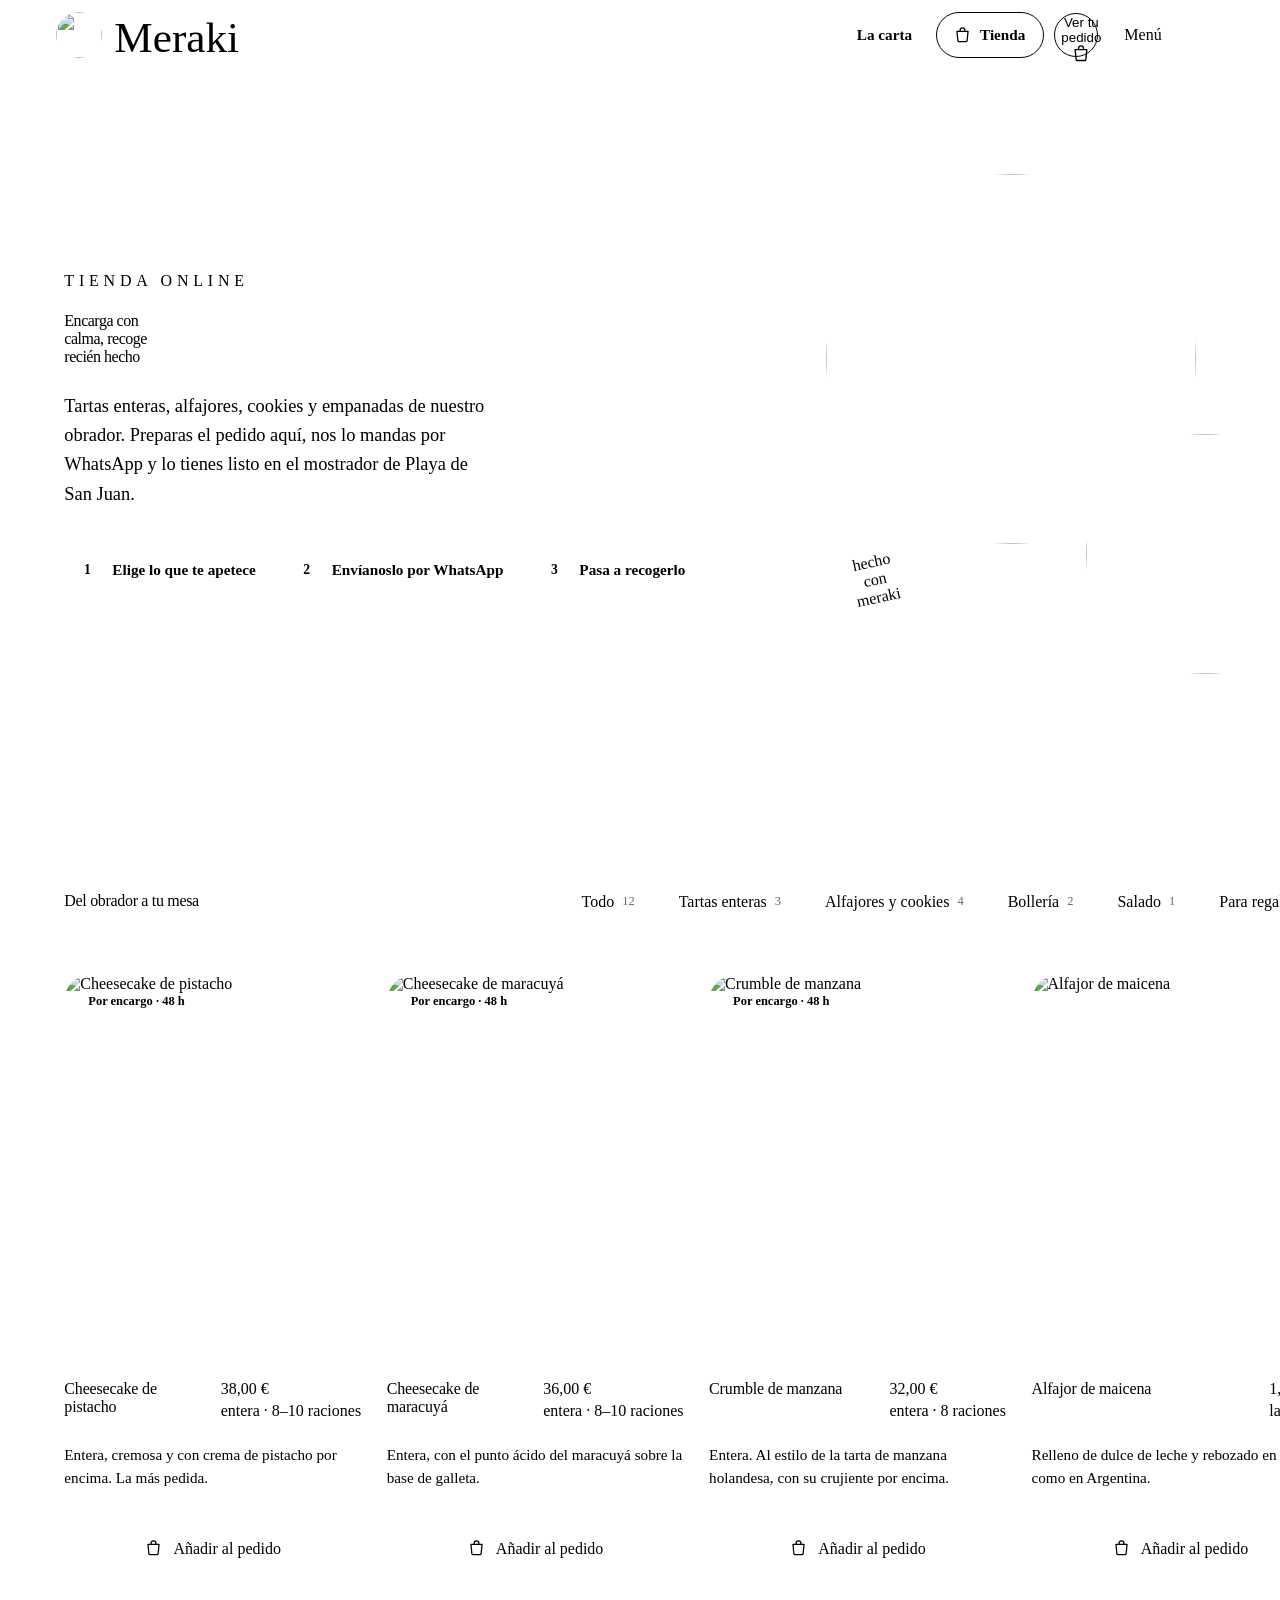
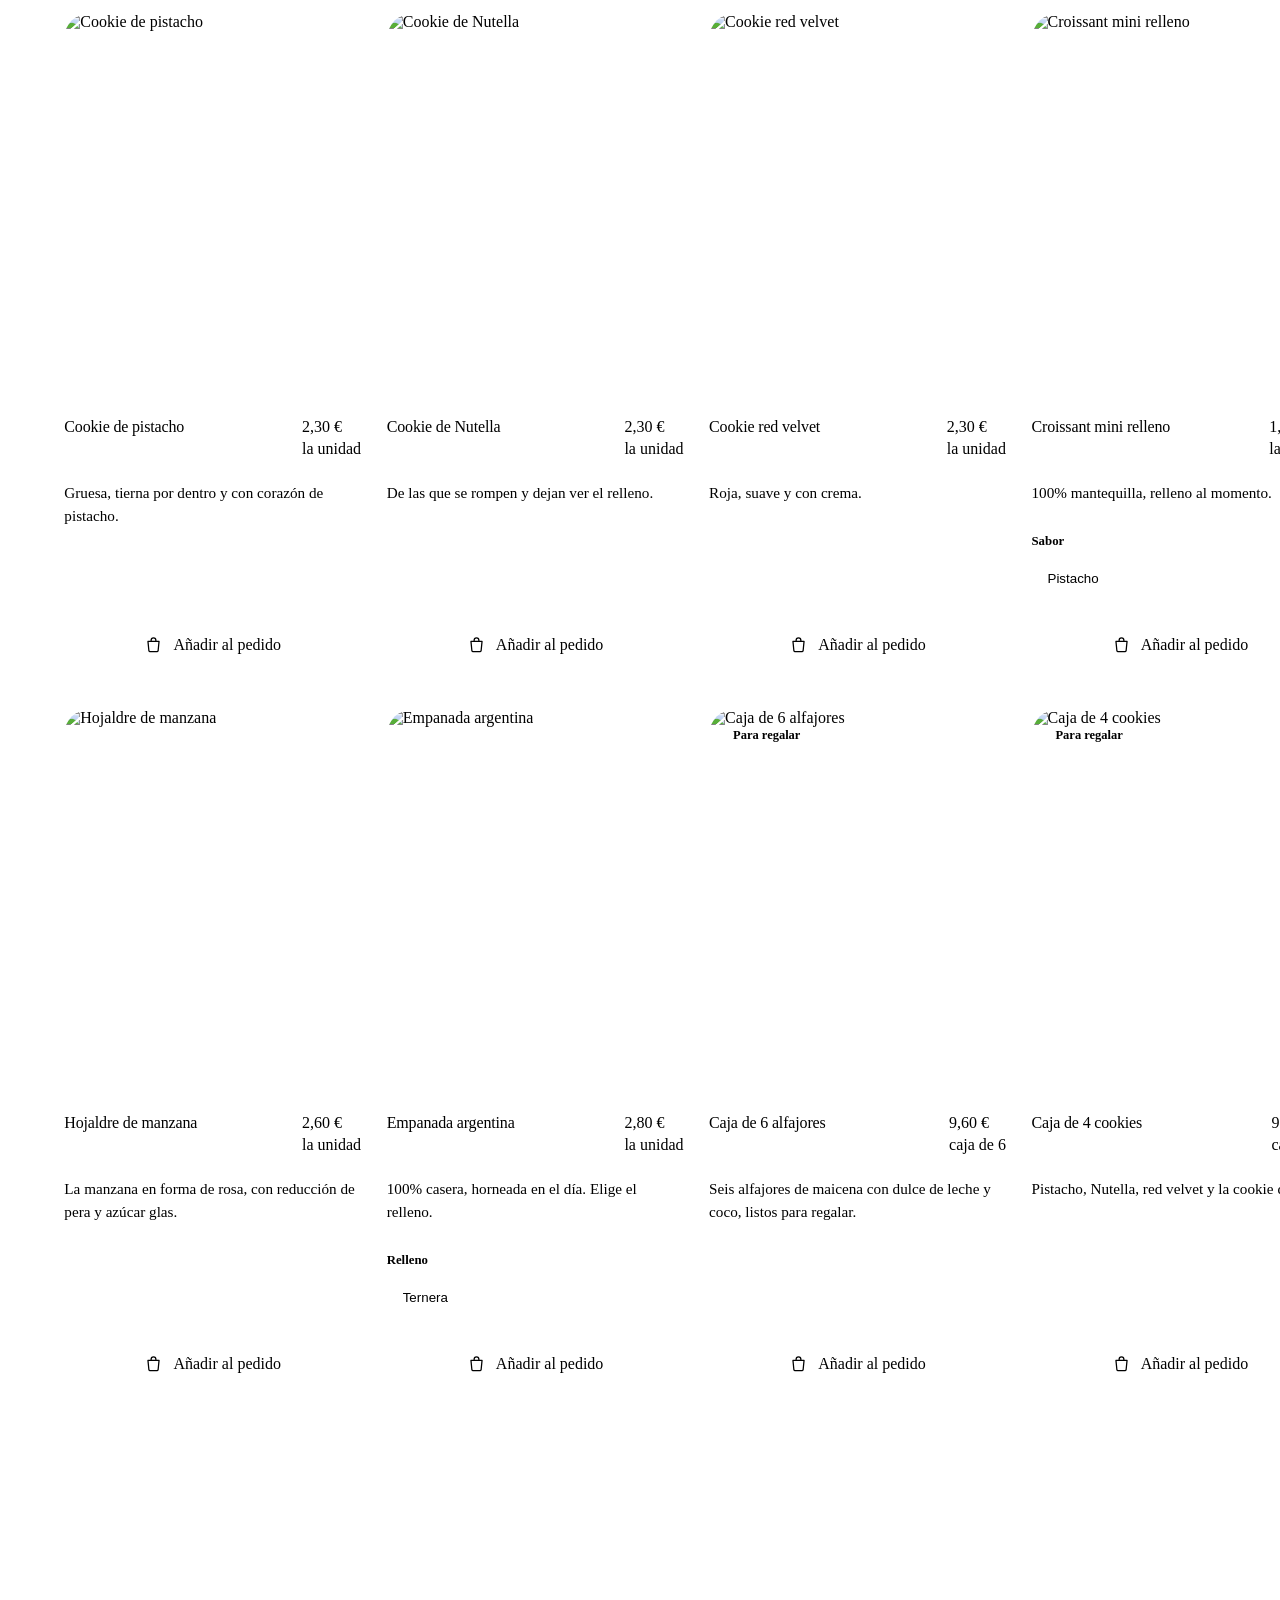
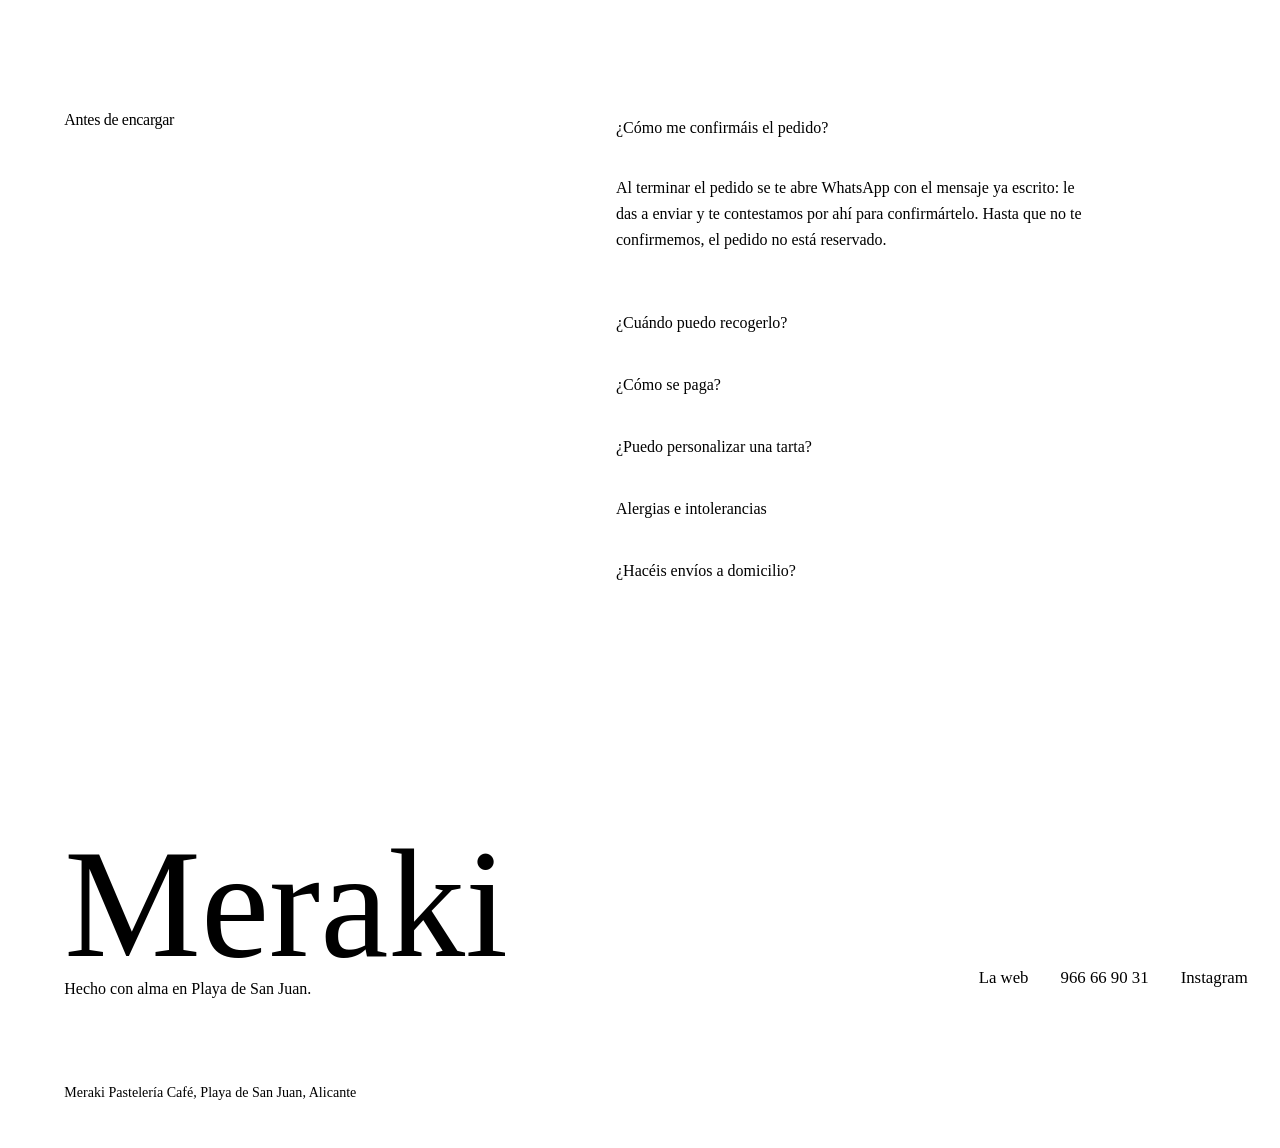
==== tienda.html @ a9e121ac "Más esencia Meraki y tienda online en página aparte - Portada: nueva sección "Qué es Meraki" con la " ====
<!doctype html>
<html lang="es">
<head>
<meta charset="utf-8">
<meta name="viewport" content="width=device-width, initial-scale=1">
<title>Tienda online | Meraki Pastelería Café</title>
<meta name="description" content="Encarga tartas, alfajores, cookies y empanadas argentinas de Meraki Pastelería Café y recógelos en Playa de San Juan, Alicante.">
<meta name="robots" content="noindex, nofollow">
<meta name="theme-color" content="#4a3428">
<meta property="og:title" content="Tienda online | Meraki Pastelería Café">
<meta property="og:description" content="Encarga online y recoge en Playa de San Juan.">
<meta property="og:type" content="website">
<meta property="og:image" content="assets/img/v-alfajores.webp">
<link rel="icon" type="image/png" href="assets/img/favicon.png">
<link rel="apple-touch-icon" href="assets/img/apple-touch-icon.png">
<link rel="preload" href="assets/fonts/besley.woff2" as="font" type="font/woff2" crossorigin>
<link rel="preload" href="assets/fonts/delafield.woff2" as="font" type="font/woff2" crossorigin>
<link rel="preload" href="assets/fonts/figtree.woff2" as="font" type="font/woff2" crossorigin>
<link rel="stylesheet" href="assets/css/style.css">
<link rel="stylesheet" href="assets/css/tienda.css">
<script>document.documentElement.classList.add("js")</script>
</head>
<body class="shop-page">
<svg width="0" height="0" style="position:absolute" aria-hidden="true" focusable="false"><symbol id="rings" viewBox="0 0 600 600"><path d="M525.9 474.0 C500.9 506.3 463.8 535.2 426.8 552.6 C389.7 570.0 344.5 578.5 303.8 578.5 C263.1 578.4 219.6 568.8 182.5 552.5 C145.4 536.3 108.4 511.1 81.3 481.1 C54.2 451.1 30.7 411.4 19.8 372.4 C8.9 333.3 7.5 286.6 16.0 246.9 C24.5 207.2 45.2 165.8 70.6 133.9 C96.0 102.1 131.9 73.9 168.5 55.8 C205.1 37.8 249.4 26.5 290.1 25.6 C330.9 24.7 375.9 33.6 413.0 50.2 C450.0 66.8 486.2 94.4 512.5 125.1 C538.7 155.8 559.8 195.6 570.5 234.6 C581.2 273.5 584.1 318.9 576.7 358.8 C569.2 398.7 550.9 441.7 525.9 474.0" vector-effect="non-scaling-stroke"/><path d="M224.4 570.3 C184.4 558.6 143.8 537.0 112.6 509.9 C81.4 482.9 53.4 446.0 37.1 408.3 C20.8 370.6 12.6 324.8 14.6 283.8 C16.7 242.7 29.5 198.1 49.4 161.8 C69.3 125.4 100.0 90.0 134.0 65.6 C168.0 41.2 211.9 22.3 253.3 15.4 C294.8 8.6 342.6 12.3 382.5 24.5 C422.4 36.7 462.3 61.0 492.7 88.8 C523.2 116.6 549.0 153.6 565.4 191.2 C581.7 228.8 591.7 273.1 590.7 314.2 C589.8 355.3 579.3 401.3 559.7 437.9 C540.1 474.6 507.9 510.5 473.3 534.2 C438.7 557.9 393.7 574.1 352.2 580.1 C310.7 586.1 264.3 582.0 224.4 570.3" vector-effect="non-scaling-stroke"/><path d="M3.2 328.2 C-1.5 286.2 4.1 237.7 19.3 198.2 C34.6 158.6 63.2 119.2 94.8 90.9 C126.5 62.6 168.7 40.8 209.2 28.6 C249.8 16.4 296.1 12.5 338.1 17.5 C380.1 22.5 425.2 36.5 461.4 58.6 C497.6 80.6 532.9 113.7 555.5 149.6 C578.1 185.5 593.2 231.6 596.8 273.8 C600.4 315.9 592.6 363.2 577.2 402.5 C561.7 441.9 534.9 481.0 504.0 509.9 C473.1 538.9 432.1 563.3 391.7 576.2 C351.3 589.1 303.5 593.1 261.5 587.5 C219.5 581.8 175.1 564.9 139.5 542.1 C103.9 519.2 70.4 486.1 47.7 450.5 C25.0 414.8 7.9 370.3 3.2 328.2" vector-effect="non-scaling-stroke"/></symbol><symbol id="arrow" viewBox="0 0 24 24"><path d="M4 12h15m-6-6 6 6-6 6" fill="none" stroke="currentColor" stroke-width="1.6" stroke-linecap="round" stroke-linejoin="round"/></symbol><symbol id="bag" viewBox="0 0 24 24"><path d="M5 8h14l-1.2 12.2a1 1 0 0 1-1 .8H7.2a1 1 0 0 1-1-.8zM9 8V6.5a3 3 0 0 1 6 0V8" fill="none" stroke="currentColor" stroke-width="1.6" stroke-linecap="round" stroke-linejoin="round"/></symbol><symbol id="close" viewBox="0 0 24 24"><path d="M6 6l12 12M18 6 6 18" fill="none" stroke="currentColor" stroke-width="1.6" stroke-linecap="round"/></symbol><symbol id="chat" viewBox="0 0 24 24"><path d="M12 3.5a8.5 8.5 0 0 0-7.4 12.7L3.5 20.5l4.4-1.1A8.5 8.5 0 1 0 12 3.5z" fill="none" stroke="currentColor" stroke-width="1.6" stroke-linejoin="round"/><path d="M8.5 10.5h7M8.5 13.5h4.5" fill="none" stroke="currentColor" stroke-width="1.6" stroke-linecap="round"/></symbol><symbol id="check" viewBox="0 0 24 24"><path d="m5 12.5 4.5 4.5L19 7.5" fill="none" stroke="currentColor" stroke-width="1.8" stroke-linecap="round" stroke-linejoin="round"/></symbol></svg>
<a class="skip" href="#catalogo">Saltar al catálogo</a>

<header class="nav is-solid" id="nav">
  <div class="nav__bar">
    <a class="brand" href="index.html" aria-label="Meraki Pastelería Café, inicio">
      <img class="brand__disc" src="assets/img/logo.png" width="360" height="360" alt="">
      <span class="brand__name">Meraki</span>
    </a>
    <div class="nav__right">
      <a class="nav__link" href="index.html#carta">La carta</a>
      <a class="nav__pill nav__shop" href="tienda.html" aria-current="page"><svg aria-hidden="true"><use href="#bag"/></svg><span>Tienda</span></a>
      <button class="bagbtn" type="button" aria-controls="cart" aria-expanded="false" data-open-cart>
        <span class="visually-hidden">Ver tu pedido</span>
        <svg aria-hidden="true"><use href="#bag"/></svg>
        <span class="bagbtn__n" data-cart-count>0</span>
      </button>
      <button class="burger" type="button" aria-expanded="false" aria-controls="menu">
        <span class="burger__label">Menú</span>
        <span class="burger__lines" aria-hidden="true"><i></i><i></i></span>
      </button>
    </div>
  </div>
</header>

<div class="menu" id="menu" aria-hidden="true">
  <div class="menu__inner">
    <nav class="menu__nav" aria-label="Principal"><ul><li><a href="index.html"><span>Inicio</span></a></li><li><a href="index.html#meraki"><span>Qué es Meraki</span></a></li><li><a href="index.html#vitrina"><span>La vitrina</span></a></li><li><a href="index.html#carta"><span>La carta</span></a></li><li><a href="index.html#opiniones"><span>Opiniones</span></a></li><li><a href="index.html#visitanos"><span>Visítanos</span></a></li><li class="menu__shop"><a href="tienda.html" aria-current="page"><span>Tienda online</span></a></li></ul></nav>
    <aside class="menu__side">
      <div class="menu__block"><p class="menu__k">Dónde</p><p>Carrer Periodista Asunción Valdés, 7<br>03540 Playa de San Juan, Alicante</p></div>
      <div class="menu__block"><p class="menu__k">Horario</p><p>Lunes de 8:00 a 14:00<br>Martes a viernes de 8:00 a 20:00<br>Sábado y domingo de 9:00 a 20:00</p></div>
      <div class="menu__block menu__social"><a href="tel:+34966669031">966 66 90 31</a><a href="https://www.instagram.com/merakipasteleriacafe/" target="_blank" rel="noopener">Instagram</a><a href="https://www.tiktok.com/@merakipasteleriacafe" target="_blank" rel="noopener">TikTok</a></div>
    </aside>
    <img class="menu__logo" src="assets/img/logo.png" width="360" height="360" alt="" loading="lazy">
  </div>
</div>

<main id="top">
<!-- ============ CABECERA ============ -->
<section class="shero" aria-labelledby="shero-title">
  <div class="wrap shero__grid">
    <div class="shero__text">
      <p class="shero__kicker">Tienda online</p>
      <h1 class="shero__title" id="shero-title">Encarga con calma, <em>recoge recién hecho</em></h1>
      <p class="shero__lead">Tartas enteras, alfajores, cookies y empanadas de nuestro obrador. Preparas el pedido aquí, nos lo mandas por WhatsApp y lo tienes listo en el mostrador de Playa de San Juan.</p>
      <ol class="steps">
        <li><span class="steps__n">1</span><span>Elige lo que te apetece</span></li>
        <li><span class="steps__n">2</span><span>Envíanoslo por WhatsApp</span></li>
        <li><span class="steps__n">3</span><span>Pasa a recogerlo</span></li>
      </ol>
    </div>
    <div class="shero__pic" aria-hidden="true">
      <div class="disc shero__a"><img src="assets/img/cheesecake-pistacho.webp" width="382" height="510" alt=""></div>
      <div class="disc shero__b"><img src="assets/img/v-alfajores.webp" width="720" height="1280" alt=""></div>
      <svg class="rings spin" viewBox="0 0 600 600" focusable="false"><use href="#rings"/></svg>
      <p class="shero__stamp">hecho<br>con<br>meraki</p>
    </div>
  </div>
</section>

<!-- ============ CATÁLOGO ============ -->
<section class="catalogo" id="catalogo" aria-labelledby="cat-title">
  <div class="wrap">
    <div class="cat__head">
      <h2 class="cat__title" id="cat-title">Del obrador a tu mesa</h2>
      <div class="chips" role="group" aria-label="Filtrar por categoría" data-filters></div>
    </div>
    <noscript><p class="cat__noscript">Para hacer un pedido online necesitas activar JavaScript. También puedes llamarnos al <a href="tel:+34966669031">966 66 90 31</a>.</p></noscript>
    <ul class="grid" data-grid aria-live="polite"></ul>
  </div>
</section>

<!-- ============ CÓMO FUNCIONA ============ -->
<section class="faq" aria-labelledby="faq-title">
  <div class="wrap faq__grid">
    <h2 class="faq__title" id="faq-title">Antes de encargar</h2>
    <div class="faq__list">
      <details open><summary>¿Cómo me confirmáis el pedido?</summary><p>Al terminar el pedido se te abre WhatsApp con el mensaje ya escrito: le das a enviar y te contestamos por ahí para confirmártelo. Hasta que no te confirmemos, el pedido no está reservado.</p></details>
      <details><summary>¿Cuándo puedo recogerlo?</summary><p>Lo de la vitrina, desde el día siguiente. Las tartas enteras las hacemos por encargo, así que necesitamos 48 horas. Eliges la hora dentro de nuestro horario.</p></details>
      <details><summary>¿Cómo se paga?</summary><p>Pagas al recoger, en el mostrador, con tarjeta o efectivo.</p></details>
      <details><summary>¿Puedo personalizar una tarta?</summary><p>Sí. Escríbenos en las notas del pedido el mensaje o la idea que tengas y te llamamos para confirmarlo.</p></details>
      <details><summary>Alergias e intolerancias</summary><p>Muchos de nuestros dulces llevan gluten, lácteos, huevo o frutos secos. Si tienes alguna alergia, avísanos en las notas o llámanos al <a href="tel:+34966669031">966 66 90 31</a>.</p></details>
      <details><summary>¿Hacéis envíos a domicilio?</summary><p>De momento no: todo se recoge en Carrer Periodista Asunción Valdés, 7, en Playa de San Juan.</p></details>
    </div>
  </div>
</section>
</main>

<!-- ============ PEDIDO (CARRITO) ============ -->
<div class="scrim" data-close-cart hidden></div>
<aside class="cart" id="cart" role="dialog" aria-modal="true" aria-labelledby="cart-title" aria-hidden="true">
  <header class="cart__head">
    <h2 class="cart__title" id="cart-title" data-cart-title>Tu pedido</h2>
    <button class="cart__x" type="button" data-close-cart><span class="visually-hidden">Cerrar</span><svg aria-hidden="true"><use href="#close"/></svg></button>
  </header>

  <!-- Paso 1: lista -->
  <div class="cart__step" data-step="list">
    <div class="cart__empty" data-empty>
      <svg class="rings" viewBox="0 0 600 600" aria-hidden="true" focusable="false"><use href="#rings"/></svg>
      <p class="cart__emptyt">Aún no hay nada aquí</p>
      <p>Echa un vistazo al catálogo y añade lo que te apetezca.</p>
    </div>
    <ul class="lines" data-lines></ul>
    <footer class="cart__foot" data-foot>
      <p class="cart__note" data-lead-note></p>
      <div class="cart__total"><span>Total</span><strong data-total>0,00 €</strong></div>
      <button class="btn btn--dark cart__go" type="button" data-to-checkout><span>Elegir día y hora</span></button>
    </footer>
  </div>

  <!-- Paso 2: datos de recogida -->
  <form class="cart__step checkout" data-step="checkout" hidden novalidate>
    <button class="checkout__back" type="button" data-to-list><svg aria-hidden="true"><use href="#arrow"/></svg>Volver al pedido</button>
    <div class="field">
      <label for="f-name">Nombre</label>
      <input id="f-name" name="name" autocomplete="name" required>
      <p class="field__err" data-err="name">Dinos a nombre de quién va el pedido.</p>
    </div>
    <div class="field">
      <label for="f-tel">Teléfono</label>
      <input id="f-tel" name="tel" type="tel" autocomplete="tel" inputmode="tel" required pattern="[0-9 +]{9,}">
      <p class="field__err" data-err="tel">Necesitamos un teléfono para avisarte.</p>
    </div>
    <div class="field__row">
      <div class="field">
        <label for="f-day">Día de recogida</label>
        <input id="f-day" name="day" type="date" required>
        <p class="field__err" data-err="day">Elige un día.</p>
      </div>
      <div class="field">
        <label for="f-time">Hora</label>
        <select id="f-time" name="time" required></select>
        <p class="field__err" data-err="time">Elige una hora.</p>
      </div>
    </div>
    <p class="field__hint" data-day-hint></p>
    <div class="field">
      <label for="f-notes">Notas <span>(opcional)</span></label>
      <textarea id="f-notes" name="notes" rows="3" placeholder="Un mensaje para la tarta, alergias, el sabor de las empanadas…"></textarea>
    </div>
    <div class="checkout__sum">
      <div class="cart__total"><span>Total</span><strong data-total>0,00 €</strong></div>
      <p class="checkout__pay">Pagas al recoger, con tarjeta o efectivo.</p>
    </div>
    <button class="btn btn--dark cart__go" type="submit"><span>Continuar</span></button>
  </form>

  <!-- Paso 3: enviar por WhatsApp -->
  <div class="cart__step done" data-step="done" hidden>
    <div class="done__badge" aria-hidden="true"><svg class="done__i-chat"><use href="#chat"/></svg><svg class="done__i-ok"><use href="#check"/></svg></div>
    <p class="done__title" data-done-title>Último paso</p>
    <p class="done__when" data-done-text aria-live="polite"></p>
    <div class="bubble">
      <p class="bubble__k">Tu mensaje</p>
      <p class="bubble__text" data-preview></p>
    </div>
    <a class="btn btn--dark cart__go done__wa" href="#" target="_blank" rel="noopener" data-wa><svg aria-hidden="true"><use href="#chat"/></svg><span>Enviar por WhatsApp</span></a>
    <p class="done__demo" data-demo hidden>Versión de demostración: falta poner el número de WhatsApp de la pastelería, así que no se abre WhatsApp.</p>
    <button class="btn btn--line cart__go" type="button" data-close-cart data-done-close><span>Seguir mirando</span></button>
  </div>
</aside>

<!-- Barra fija en móvil -->
<button class="mbar" type="button" data-open-cart hidden>
  <span class="mbar__n" data-cart-count>0</span>
  <span class="mbar__t">Ver mi pedido</span>
  <span class="mbar__p" data-total>0,00 €</span>
</button>

<p class="toast" role="status" aria-live="polite" data-toast></p>

<!-- ============ FOOTER ============ -->
<footer class="foot">
  <div class="wrap foot__in">
    <div class="foot__brand"><p class="foot__word" aria-hidden="true">Meraki</p><p class="foot__tag">Hecho con alma en Playa de San Juan.</p></div>
    <nav class="foot__links" aria-label="Contacto y redes">
      <a href="index.html">La web</a>
      <a href="tel:+34966669031">966 66 90 31</a>
      <a href="https://www.instagram.com/merakipasteleriacafe/" target="_blank" rel="noopener">Instagram</a>
      <a href="https://www.tiktok.com/@merakipasteleriacafe" target="_blank" rel="noopener">TikTok</a>
    </nav>
  </div>
  <div class="wrap foot__base"><p>Meraki Pastelería Café, Playa de San Juan, Alicante</p></div>
</footer>

<script src="assets/js/tienda.js" defer></script>
</body>
</html>
---- assets/css/style.css ----
/* Meraki Pastelería Café — estilos. Paleta sacada del logo (disco rosa, anillos frambuesa, tinta) y de las historias de Instagram. */
@import url("./tokens.css");
@import url("./base.css");

@font-face { font-family: "Besley"; src: url("../fonts/besley.woff2") format("woff2"); font-weight: 400 700; font-style: normal; font-display: swap; }
@font-face { font-family: "Figtree"; src: url("../fonts/figtree.woff2") format("woff2"); font-weight: 300 700; font-style: normal; font-display: swap; }
@font-face { font-family: "Mrs Saint Delafield"; src: url("../fonts/delafield.woff2") format("woff2"); font-weight: 400; font-style: normal; font-display: swap; }

:root {
  --wrap: 1360px;
  --pad: clamp(20px, 4.4vw, 64px);
  --sec: clamp(96px, 12vw, 176px);
  --shadow-soft: 0 30px 70px -20px color-mix(in oklab, var(--color-ink) 38%, transparent);
  --ease-soft: cubic-bezier(0.22, 1, 0.36, 1);
}

html { scroll-behavior: smooth; }
body { font-weight: 400; background: var(--color-paper); }
.wrap { width: 100%; max-width: var(--wrap); margin-inline: auto; padding-inline: var(--pad); }
.skip { position: fixed; left: 16px; top: -80px; z-index: 999; background: var(--color-ink); color: var(--color-paper); padding: 12px 22px; border-radius: 999px; text-decoration: none; }
.skip:focus-visible { top: 16px; }
:focus-visible { outline: 2px solid var(--color-focus); outline-offset: 3px; }

/* ---------- Piezas comunes ---------- */
.h2 { font: 500 clamp(2.4rem, 4.6vw, 4.6rem)/1.02 var(--font-display); letter-spacing: -0.02em; }

.btn { position: relative; isolation: isolate; overflow: hidden; display: inline-flex; align-items: center; justify-content: center; min-height: 56px; padding: 0 32px; border-radius: 999px; font: 600 1rem/1 var(--font-body); text-decoration: none; cursor: pointer; transition: color 0.45s var(--ease-soft), border-color 0.45s var(--ease-soft); }
.btn::before { content: ""; position: absolute; inset: -1px; z-index: -1; border-radius: inherit; transform: translateY(102%); transition: transform 0.55s var(--ease-soft); }
.btn:hover::before, .btn:focus-visible::before { transform: none; }
.btn:active { transform: translateY(1px); }
.btn span { position: relative; }
.btn--light { background: var(--color-paper); color: var(--color-ink); }
.btn--light::before { background: var(--color-frambuesa); }
.btn--light:hover { color: var(--color-paper); }
.btn--ghost { color: var(--color-paper); border: 1.5px solid color-mix(in oklab, var(--color-paper) 70%, transparent); }
.btn--ghost::before { background: var(--color-paper); }
.btn--ghost:hover { color: var(--color-ink); border-color: var(--color-paper); }
.btn--dark { background: var(--color-frambuesa); color: var(--color-paper); }
.btn--dark::before { background: var(--color-ink); }
.btn--line { color: var(--color-ink); border: 1.5px solid var(--color-ink); }
.btn--line::before { background: var(--color-ink); }
.btn--line:hover { color: var(--color-paper); }

.disc { position: relative; aspect-ratio: 1; border-radius: 50%; overflow: hidden; background: var(--color-paper-2); isolation: isolate; }
.disc img, .disc iframe { width: 100%; height: 100%; object-fit: cover; border: 0; }
.rings { position: absolute; fill: none; stroke: var(--ring, var(--color-ring)); stroke-width: 1.6; stroke-linecap: round; overflow: visible; pointer-events: none; }
.spin { animation: spin 60s linear infinite; }
.spin-slow { animation: spin 90s linear infinite; }
@keyframes spin { to { transform: rotate(360deg); } }

/* ---------- Nav ---------- */
.nav { position: fixed; inset: 0 0 auto; z-index: 300; color: var(--color-paper); transition: color 0.4s var(--ease-soft), background-color 0.4s var(--ease-soft), box-shadow 0.4s var(--ease-soft); }
.nav__bar { display: flex; align-items: center; justify-content: space-between; gap: 16px; height: 84px; padding-inline: var(--pad); max-width: 1600px; margin-inline: auto; transition: height 0.4s var(--ease-soft); }
.nav.is-solid { color: var(--color-ink); background: color-mix(in oklab, var(--color-paper) 88%, transparent); backdrop-filter: blur(14px) saturate(1.2); -webkit-backdrop-filter: blur(14px) saturate(1.2); box-shadow: 0 1px 0 color-mix(in oklab, var(--color-ink) 10%, transparent); }
.nav.is-solid .nav__bar { height: 70px; }
html.menu-open .nav { color: var(--color-paper); background: transparent; box-shadow: none; backdrop-filter: none; -webkit-backdrop-filter: none; }
.brand { display: inline-flex; align-items: center; gap: 12px; text-decoration: none; color: inherit; }
.brand__disc { width: 46px; height: 46px; border-radius: 50%; transition: transform 0.8s var(--ease-soft); }
.brand:hover .brand__disc { transform: rotate(-20deg) scale(1.06); }
.brand__name { font-family: var(--font-outlier); font-size: 2.7rem; line-height: 0.8; padding-top: 0.14em; }
.nav__right { display: flex; align-items: center; gap: 10px; }
.nav__pill { display: inline-flex; align-items: center; height: 44px; padding: 0 22px; border-radius: 999px; border: 1.5px solid currentColor; color: inherit; text-decoration: none; font-weight: 600; font-size: 0.95rem; transition: background-color 0.35s var(--ease-soft), color 0.35s var(--ease-soft); }
.nav__pill:hover { background: var(--color-paper); color: var(--color-ink); }
.nav.is-solid .nav__pill:hover { background: var(--color-ink); color: var(--color-paper); }
html.menu-open .nav__pill, html.menu-open .nav__link { opacity: 0; pointer-events: none; }
.nav__link { display: inline-flex; align-items: center; height: 44px; padding: 0 14px; color: inherit; text-decoration: none; font-weight: 600; font-size: 0.95rem; background: linear-gradient(currentColor, currentColor) center calc(100% - 10px) / 0 1.5px no-repeat; transition: background-size 0.4s var(--ease-soft); }
.nav__link:hover { background-size: calc(100% - 28px) 1.5px; }
.nav__link[aria-current="page"] { background-size: calc(100% - 28px) 1.5px; }
.nav__shop { gap: 8px; padding: 0 18px 0 16px; }
.nav__shop svg { width: 19px; height: 19px; margin-top: -2px; }
.nav__shop[aria-current="page"] { background: var(--color-frambuesa); border-color: var(--color-frambuesa); color: var(--color-paper); }
.nav__count { display: inline-grid; place-items: center; min-width: 22px; height: 22px; padding: 0 6px; margin-right: -6px; border-radius: 999px; background: var(--color-frambuesa); color: var(--color-paper); font-size: 0.75rem; font-weight: 700; font-variant-numeric: tabular-nums; }
.nav__count[hidden] { display: none; }
.nav__shop[aria-current="page"] .nav__count { background: var(--color-paper); color: var(--color-frambuesa); }
.nav__count.is-bump { animation: bump 0.5s var(--ease-soft); }
@keyframes bump { 40% { transform: scale(1.35); } }
.burger { display: inline-flex; align-items: center; gap: 12px; height: 44px; padding: 0 6px 0 16px; border: 0; background: none; color: inherit; font: 600 0.95rem/1 var(--font-body); cursor: pointer; }
.burger__lines { position: relative; width: 44px; height: 44px; border-radius: 50%; background: var(--color-frambuesa); }
.burger__lines i { position: absolute; left: 13px; right: 13px; height: 1.6px; background: var(--color-paper); border-radius: 2px; transition: transform 0.5s var(--ease-soft); }
.burger__lines i:first-child { top: 18px; }
.burger__lines i:last-child { top: 25px; }
.burger:hover .burger__lines i:first-child { transform: translateX(-3px); }
.burger:hover .burger__lines i:last-child { transform: translateX(3px); }
html.menu-open .burger__lines { background: var(--color-paper); }
html.menu-open .burger__lines i { background: var(--color-frambuesa); }
html.menu-open .burger__lines i:first-child { transform: translateY(3.5px) rotate(45deg); }
html.menu-open .burger__lines i:last-child { transform: translateY(-3.5px) rotate(-45deg); }

/* Menú a pantalla completa: se abre como un círculo desde el botón */
.menu { position: fixed; inset: 0; z-index: 250; background: var(--color-frambuesa); color: var(--color-paper); clip-path: circle(0% at calc(100% - var(--pad) - 28px) 42px); visibility: hidden; transition: clip-path 0.9s cubic-bezier(0.76, 0, 0.24, 1), visibility 0s linear 0.9s; overflow: hidden auto; }
html.menu-open .menu { clip-path: circle(150% at calc(100% - var(--pad) - 28px) 42px); visibility: visible; transition: clip-path 0.9s cubic-bezier(0.76, 0, 0.24, 1), visibility 0s; }
.menu__inner { min-height: 100%; display: grid; grid-template-columns: minmax(0, 1.4fr) minmax(0, 1fr); align-items: end; gap: 48px; padding: 120px var(--pad) 56px; max-width: 1600px; margin-inline: auto; position: relative; }
.menu__nav ul { list-style: none; margin: 0; padding: 0; }
.menu__nav li { overflow: hidden; }
.menu__nav a { display: inline-block; font: 500 clamp(2.4rem, 6.4vw, 5.8rem)/1.06 var(--font-display); letter-spacing: -0.02em; text-decoration: none; color: inherit; padding-block: 2px; }
.menu__nav a span { display: inline-block; transform: translateY(110%); transition: transform 0.8s var(--ease-soft), color 0.3s; }
html.menu-open .menu__nav a span { transform: none; }
.menu__nav li:nth-child(1) a span { transition-delay: 0.25s; }
.menu__nav li:nth-child(2) a span { transition-delay: 0.3s; }
.menu__nav li:nth-child(3) a span { transition-delay: 0.35s; }
.menu__nav li:nth-child(4) a span { transition-delay: 0.4s; }
.menu__nav li:nth-child(5) a span { transition-delay: 0.45s; }
.menu__nav li:nth-child(6) a span { transition-delay: 0.5s; }
.menu__nav li:nth-child(7) a span { transition-delay: 0.55s; }
.menu__shop { margin-top: 10px; }
.menu__shop a { font-family: var(--font-outlier); font-size: clamp(3rem, 7.4vw, 6.4rem); line-height: 1; color: var(--color-rosapalo); }
.menu__nav a:hover span { color: var(--color-rosapalo); transform: translateX(14px); transition-delay: 0s; }
.menu__side { display: grid; gap: 30px; padding-bottom: 12px; opacity: 0; transform: translateY(20px); transition: opacity 0.6s, transform 0.8s var(--ease-soft); }
html.menu-open .menu__side { opacity: 1; transform: none; transition-delay: 0.5s; }
.menu__k { font: 600 0.75rem/1 var(--font-body); letter-spacing: 0.24em; text-transform: uppercase; color: var(--color-rosapalo); margin-bottom: 10px; }
.menu__block p:not(.menu__k) { font-size: 1.05rem; line-height: 1.6; }
.menu__social { display: flex; flex-wrap: wrap; gap: 10px 22px; }
.menu__social a { color: inherit; font-weight: 600; text-underline-offset: 0.3em; }
.menu__logo { position: absolute; right: -6vw; top: -8vw; width: min(36vw, 460px); height: auto; border-radius: 50%; opacity: 0.16; animation: spin 50s linear infinite; pointer-events: none; }

/* ---------- Hero ---------- */
.hero { position: relative; height: 100svh; min-height: 620px; overflow: hidden; background: var(--color-cacao); color: var(--color-paper); }
.hero__media { position: absolute; inset: 0; display: grid; grid-template-columns: repeat(3, minmax(0, 1fr)); gap: 6px; background: var(--color-paper); }
.hero__panel { position: relative; overflow: hidden; background: var(--color-cacao); }
.hero__panel video { position: absolute; inset: -6% 0; width: 100%; height: 112%; object-fit: cover; }
.hero__shade { position: absolute; inset: 0; pointer-events: none;
  background:
    radial-gradient(62% 52% at 50% 52%, color-mix(in oklab, var(--color-ink) 60%, transparent), transparent 75%),
    linear-gradient(to bottom, color-mix(in oklab, var(--color-ink) 50%, transparent), transparent 22%, transparent 62%, color-mix(in oklab, var(--color-cacao) 85%, transparent)); }
.hero__content { position: absolute; inset: 0; display: grid; place-content: center; justify-items: center; text-align: center; padding: 90px var(--pad) 110px; }
.hero__kicker { display: flex; align-items: center; gap: 16px; font: 600 0.8rem/1 var(--font-body); letter-spacing: 0.38em; text-transform: uppercase; }
.hero__kicker .amp { font-family: var(--font-outlier); font-size: 2.4rem; letter-spacing: 0; text-transform: none; line-height: 0.5; color: var(--color-rosapalo); }
.hero__word { margin: 0; line-height: 0.82; }
.hero__script { display: block; font-family: var(--font-outlier); font-weight: 400; font-size: clamp(7.5rem, 24vw, 23rem); line-height: 0.92; padding: 0.06em 0.22em 0.02em; color: var(--color-paper); text-shadow: 0 14px 60px color-mix(in oklab, var(--color-ink) 45%, transparent); }
.hero__lead { font: 400 clamp(1.15rem, 1.5vw, 1.5rem)/1.4 var(--font-display); max-width: 30ch; text-wrap: balance; }
.hero__actions { display: flex; flex-wrap: wrap; justify-content: center; gap: 12px; margin-top: 34px; }
.js:not(.is-ready) .hero__content > * { opacity: 0; }

/* ---------- Qué es Meraki ---------- */
.meraki { position: relative; overflow: hidden; background: var(--color-crema); padding-block: clamp(110px, 14vw, 200px); --ring: var(--color-frambuesa); }
.meraki__in { position: relative; z-index: 1; display: grid; justify-items: center; text-align: center; }
.meraki__def { display: flex; flex-wrap: wrap; justify-content: center; align-items: baseline; gap: 6px 18px; color: var(--color-ink-2); }
.meraki__word { font-family: var(--font-outlier); font-size: clamp(3.4rem, 6vw, 5.4rem); line-height: 0.9; color: var(--color-frambuesa); padding-inline: 0.12em; }
.meraki__ph { font: italic 400 1.1rem/1 var(--font-display); }
.meraki__origin { font: 600 0.74rem/1 var(--font-body); letter-spacing: 0.24em; text-transform: uppercase; }
.meraki__origin [lang] { font: italic 400 1.05rem/1 var(--font-display); letter-spacing: 0; text-transform: none; }
.meraki__quote { margin-top: clamp(28px, 3vw, 44px); max-width: 22ch; font: 500 clamp(2rem, 4.4vw, 4.4rem)/1.1 var(--font-display); letter-spacing: -0.02em; text-wrap: balance; color: var(--color-ink); }
.meraki__sign { margin-top: clamp(28px, 3vw, 40px); font: 400 clamp(1.1rem, 1.4vw, 1.35rem)/1.4 var(--font-display); font-style: italic; color: var(--color-ink-2); }
.meraki__rings { left: 50%; top: 50%; width: min(120vw, 1100px); height: min(120vw, 1100px); translate: -50% -50%; opacity: 0.35; }

/* ---------- Marquesina ---------- */
.marquee { overflow: hidden; background: var(--color-frambuesa); color: var(--color-paper); padding-block: 22px; }
.marquee__track { display: flex; align-items: center; gap: 28px; width: max-content; animation: marquee 38s linear infinite; }
.marquee span { font: 500 clamp(1.4rem, 2.2vw, 2rem)/1 var(--font-display); white-space: nowrap; }
.marquee i { flex: 0 0 auto; width: 14px; height: 14px; border-radius: 50%; border: 1.5px solid var(--color-rosapalo); }
@keyframes marquee { to { transform: translateX(-50%); } }

/* ---------- El local ---------- */
.local { padding-block: var(--sec); background: var(--color-paper); }
.pillars { list-style: none; margin: 40px 0 0; padding: 0; max-width: 560px; }
.pillar { display: grid; grid-template-columns: 52px minmax(0, 1fr); gap: 16px; padding: 22px 0; border-top: 1px solid var(--color-rule); }
.pillar:last-child { border-bottom: 1px solid var(--color-rule); }
.pillar__n { font: 500 0.85rem/1 var(--font-body); color: var(--color-frambuesa); padding-top: 8px; }
.pillar__t { font: 500 1.6rem/1.15 var(--font-display); letter-spacing: -0.01em; }
.pillar p { margin-top: 8px; color: var(--color-ink-2); line-height: 1.6; }
.local__grid { display: grid; grid-template-columns: minmax(0, 0.9fr) minmax(0, 1.1fr); gap: clamp(40px, 6vw, 100px); align-items: start; }
.local__main, .local__side { margin: 0; }
.local__main img { width: 100%; aspect-ratio: 3 / 4; object-fit: cover; border-radius: 28px; }
.local figcaption { margin-top: 14px; font-size: 0.92rem; color: var(--color-ink-2); }
.local__text { padding-top: clamp(0px, 4vw, 60px); }
.local__title { font: 500 clamp(2.4rem, 4.4vw, 4.4rem)/1.04 var(--font-display); letter-spacing: -0.02em; max-width: 15ch; text-wrap: balance; overflow-wrap: break-word; min-width: 0; }
.local__p { margin-top: 28px; font-size: 1.15rem; line-height: 1.6; color: var(--color-ink-2); max-width: 42ch; }
.local__side { margin-top: clamp(40px, 5vw, 72px); width: min(100%, 440px); }
.local__side img { width: 100%; aspect-ratio: 4 / 3; object-fit: cover; border-radius: 24px; }

/* ---------- Vitrina (scroll horizontal) ---------- */
.vitrina { position: relative; background: var(--color-cacao); color: var(--color-paper); --card-h: min(66svh, 640px); }
.vitrina__pin { height: 100svh; min-height: 640px; display: flex; align-items: center; overflow: hidden; }
.vitrina__track { display: flex; align-items: center; gap: clamp(20px, 2.4vw, 36px); padding-left: var(--pad); width: max-content; will-change: transform; }
.vitrina__intro { flex: 0 0 min(460px, 36vw); padding-right: 3vw; }
.vitrina__title { margin-top: 24px; font: 500 clamp(2.6rem, 4.6vw, 4.8rem)/1.02 var(--font-display); letter-spacing: -0.02em; }
.vitrina__hint { margin-top: 22px; font-size: 1.1rem; line-height: 1.55; color: var(--color-rosapalo); max-width: 30ch; }
.vitrina__list { display: flex; gap: clamp(20px, 2.4vw, 36px); list-style: none; margin: 0; padding: 0; }
.vcard { flex: 0 0 auto; width: calc(var(--card-h) * 0.5625); }
.vcard:nth-child(even) { transform: translateY(5svh); }
.vcard figure { margin: 0; }
.vcard__img { height: var(--card-h); border-radius: 26px; overflow: hidden; background: color-mix(in oklab, var(--color-paper) 10%, var(--color-cacao)); }
.vcard__img img { width: 114%; max-width: none; height: 100%; object-fit: cover; margin-left: -7%; transition: scale 1s var(--ease-soft); }
.vcard:hover .vcard__img img { scale: 1.06; }
.vcard figcaption { display: grid; grid-template-columns: auto 1fr; gap: 4px 14px; margin-top: 18px; align-items: baseline; }
.vcard__n { grid-row: span 2; font: 500 0.85rem/1 var(--font-body); color: var(--color-rosapalo); padding-top: 4px; }
.vcard__name { font: 500 1.3rem/1.2 var(--font-display); }
.vcard__price { font-size: 0.95rem; color: var(--color-rosapalo); }
.vitrina__end { flex: 0 0 auto; padding: 0 12vw 0 4vw; }
.roundlink { position: relative; display: grid; place-content: center; justify-items: center; gap: 14px; width: clamp(200px, 18vw, 260px); aspect-ratio: 1; border-radius: 50%; border: 1.5px solid var(--color-rosapalo); color: var(--color-paper); text-decoration: none; text-align: center; font: 500 1.35rem/1.2 var(--font-display); padding: 30px; transition: background-color 0.5s var(--ease-soft), color 0.5s var(--ease-soft); }
.roundlink svg { width: 28px; height: 28px; transition: transform 0.5s var(--ease-soft); }
.roundlink:hover { background: var(--color-rosapalo); color: var(--color-cacao); }
.roundlink:hover svg { transform: translateX(6px); }
.vitrina__bar { position: absolute; left: var(--pad); right: var(--pad); bottom: 34px; height: 2px; background: color-mix(in oklab, var(--color-paper) 18%, transparent); overflow: hidden; }
.vitrina__bar i { position: absolute; inset: 0; background: var(--color-rosapalo); transform-origin: left; transform: scaleX(0); }

/* ---------- Carrusel 3D ---------- */
.mesa { background: var(--color-paper-2); padding-block: var(--sec) clamp(80px, 9vw, 130px); overflow: hidden; }
.mesa__head { display: flex; flex-wrap: wrap; justify-content: space-between; align-items: flex-end; gap: 24px; }
.mesa__ctrl { display: flex; gap: 10px; }
.cbtn { width: 58px; height: 58px; border-radius: 50%; border: 1.5px solid var(--color-ink); background: none; color: var(--color-ink); display: grid; place-items: center; cursor: pointer; transition: background-color 0.35s var(--ease-soft), color 0.35s var(--ease-soft); }
.cbtn svg { width: 22px; height: 22px; }
.cbtn--prev svg { transform: rotate(180deg); }
.cbtn:hover { background: var(--color-ink); color: var(--color-paper); }
.c3d { --w: clamp(190px, 21vw, 300px); position: relative; margin-top: clamp(40px, 5vw, 70px); }
.c3d__ring { display: flex; gap: 18px; list-style: none; margin: 0; padding: 0 var(--pad) 10px; overflow-x: auto; scroll-snap-type: x mandatory; }
.c3d__card { position: relative; flex: 0 0 var(--w); height: calc(var(--w) * 1.33); border-radius: 22px; overflow: hidden; scroll-snap-align: center; background: var(--color-paper); box-shadow: 0 30px 60px -24px color-mix(in oklab, var(--color-ink) 40%, transparent); }
.c3d__card img { width: 100%; height: 100%; object-fit: cover; pointer-events: none; user-select: none; -webkit-user-drag: none; }
.c3d__cap { position: absolute; left: 12px; right: 12px; bottom: 12px; padding: 9px 12px; border-radius: 999px; background: color-mix(in oklab, var(--color-paper) 92%, transparent); color: var(--color-ink); font-size: 0.82rem; font-weight: 600; text-align: center; }
.js .c3d { height: calc(var(--w) * 1.33 + 120px); perspective: 1700px; perspective-origin: 50% 40%; cursor: grab; touch-action: pan-y; user-select: none; }
.js .c3d.is-drag { cursor: grabbing; }
.js .c3d__tilt { position: absolute; inset: 0; transform-style: preserve-3d; }
.js .c3d__ring { position: absolute; left: 50%; top: 50%; width: 0; height: 0; padding: 0; overflow: visible; transform-style: preserve-3d; }
.js .c3d__card { position: absolute; width: var(--w); height: calc(var(--w) * 1.33); left: calc(var(--w) / -2); top: calc(var(--w) * -0.665); backface-visibility: hidden; -webkit-backface-visibility: hidden; overflow: visible; background: none; will-change: transform, opacity; }
.js .c3d__card img { border-radius: 22px; backface-visibility: hidden; -webkit-backface-visibility: hidden; }
.js .c3d__cap { backface-visibility: hidden; -webkit-backface-visibility: hidden; }
.js .c3d__cap { opacity: 0; transform: translateY(8px); transition: opacity 0.4s, transform 0.4s var(--ease-soft); }
.js .c3d__card.is-front .c3d__cap { opacity: 1; transform: none; }
.c3d__now { display: flex; flex-direction: column; align-items: center; gap: 10px; margin-top: 10px; text-align: center; }
.c3d__drag { font: 600 0.74rem/1 var(--font-body); letter-spacing: 0.24em; text-transform: uppercase; color: var(--color-frambuesa); }
.c3d__name { font: 500 clamp(1.4rem, 2vw, 1.9rem)/1.2 var(--font-display); }
.c3d:focus-visible { outline-offset: -6px; }

/* ---------- Carta ---------- */
.t-brunch, .t-salado, .t-gofres, .t-tartas, .t-dulces, .t-cafe, .t-fresco { --rule: color-mix(in oklab, var(--fg) 22%, transparent); --soft: color-mix(in oklab, var(--fg) 80%, var(--bg)); }
.t-brunch { --bg: var(--color-crema); --fg: var(--color-ink); --ring: var(--color-frambuesa); }
.t-salado { --bg: var(--color-beige); --fg: var(--color-ink); --ring: var(--color-frambuesa); }
.t-gofres { --bg: var(--color-caramelo); --fg: var(--color-ink); --ring: var(--color-cacao); }
.t-tartas { --bg: var(--color-cacao); --fg: var(--color-paper); --ring: var(--color-rosapalo); }
.t-dulces { --bg: var(--color-rosapalo); --fg: var(--color-ink); --ring: var(--color-frambuesa); }
.t-cafe { --bg: var(--color-frambuesa); --fg: var(--color-paper); --ring: var(--color-paper); }
.t-fresco { --bg: var(--color-salvia); --fg: var(--color-ink); --ring: var(--color-cacao); }

.carta { background: var(--bg); color: var(--fg); padding-block: var(--sec); transition: background-color 0.7s var(--ease-soft), color 0.7s var(--ease-soft); }
.carta__head { display: grid; grid-template-columns: minmax(0, 1fr) auto; align-items: end; gap: 10px 40px; }
.carta__title { font: 500 clamp(4rem, 11vw, 10.5rem)/0.86 var(--font-display); letter-spacing: -0.04em; }
.carta__lead { font-size: 1.15rem; max-width: 26ch; padding-bottom: 14px; }
.tabs { display: none; }
.js .tabs { display: flex; justify-content: space-between; gap: 12px; overflow-x: auto; margin-top: clamp(36px, 4vw, 60px); padding: 22px 14px 26px; border-block: 1px solid var(--rule); scrollbar-width: none; scroll-snap-type: x proximity; }
.tabs::-webkit-scrollbar { display: none; }
.tab { flex: 0 0 auto; width: 120px; display: grid; justify-items: center; align-content: start; gap: 14px; padding: 0; border: 0; background: none; color: inherit; font-size: 0.95rem; line-height: 1.25; text-align: center; cursor: pointer; scroll-snap-align: center; border-radius: 8px; }
.tab__disc { position: relative; display: block; width: 92px; height: 92px; transition: transform 0.5s var(--ease-soft); }
.tab__disc img { width: 100%; height: 100%; border-radius: 50%; object-fit: cover; }
.tab__disc::before, .tab__disc::after { content: ""; position: absolute; border: 1.5px solid var(--ring); opacity: 0; transition: opacity 0.35s, transform 0.7s var(--ease-soft); pointer-events: none; }
.tab__disc::before { inset: -8px; border-radius: 52% 48% 50% 50% / 50% 52% 48% 50%; transform: rotate(-30deg) scale(0.86); }
.tab__disc::after { inset: -14px; border-radius: 48% 52% 51% 49% / 51% 49% 52% 48%; transform: rotate(30deg) scale(0.86); }
.tab__label { opacity: 0.78; transition: opacity 0.3s; }
.tab:hover .tab__disc { transform: translateY(-4px); }
.tab:hover .tab__label { opacity: 1; }
.tab:hover .tab__disc::before, .tab:hover .tab__disc::after { opacity: 0.5; transform: none; }
.tab:focus-visible { outline: 2px solid var(--fg); outline-offset: 8px; }
.tab[aria-selected="true"] .tab__label { opacity: 1; font-weight: 700; }
.tab[aria-selected="true"] .tab__disc::before, .tab[aria-selected="true"] .tab__disc::after { opacity: 1; transform: none; }
.panels { margin-top: clamp(40px, 5vw, 72px); }
.panel { display: grid; grid-template-columns: minmax(0, 4fr) minmax(0, 8fr); gap: 40px clamp(40px, 5vw, 80px); align-items: start; background: var(--bg); color: var(--fg); padding-block: 56px; }
.js .panel { background: none; color: inherit; padding-block: 0; }
.panel:focus-visible { outline-offset: 10px; }
.panel__pic { position: sticky; top: 110px; width: 100%; aspect-ratio: 1; }
.panel__pic .disc { position: absolute; box-shadow: var(--shadow-soft); }
.panel__pic .disc--b, .panel__pic .disc--c { box-shadow: 0 0 0 8px var(--bg), var(--shadow-soft); transition: box-shadow 0.7s; }
.panel__pic--1 .disc--a { left: 7%; top: 7%; width: 86%; }
.panel__pic--1 .rings { left: 1%; top: 1%; width: 98%; height: 98%; }
.panel__pic--2 .disc--a, .panel__pic--3 .disc--a { left: 0; top: 0; width: 76%; }
.panel__pic--2 .disc--b { right: 0; bottom: 0; width: 48%; }
.panel__pic--3 .disc--b { right: 0; bottom: 0; width: 46%; }
.panel__pic--3 .disc--c { right: 2%; top: 4%; width: 28%; }
.panel__pic--2 .rings, .panel__pic--3 .rings { left: -5%; top: -5%; width: 86%; height: 86%; }
.panel__title { font: 500 clamp(2rem, 3vw, 2.8rem)/1.05 var(--font-display); letter-spacing: -0.02em; margin-bottom: 28px; }
.panel__cols { column-count: 2; column-gap: clamp(32px, 4vw, 64px); }
.group { margin-bottom: 40px; break-inside: avoid-column; }
.group__title { margin: 0; font: 500 1.45rem/1.15 var(--font-display); }
.group__sub { margin-top: 4px; font-size: 0.92rem; color: var(--soft); }
.items { list-style: none; margin: 14px 0 0; padding: 0; }
.item { padding: 13px 0; border-top: 1px solid var(--rule); break-inside: avoid; transition: padding-left 0.4s var(--ease-soft); }
.item:last-child { border-bottom: 1px solid var(--rule); }
.item:hover { padding-left: 8px; }
.item__top { display: flex; justify-content: space-between; align-items: baseline; gap: 16px; }
.item__name { font-weight: 600; font-size: 1.05rem; line-height: 1.3; }
.item__price { font: 500 1.05rem/1 var(--font-display); white-space: nowrap; }
.item__desc { margin-top: 5px; font-size: 0.93rem; line-height: 1.5; color: var(--soft); max-width: 46ch; }

/* ---------- Opiniones ---------- */
.opiniones { background: var(--color-frambuesa); color: var(--color-paper); padding-block: var(--sec); overflow: hidden; }
.op__head { display: flex; flex-wrap: wrap; justify-content: space-between; align-items: flex-end; gap: 32px 60px; }
.op__title { font: 500 clamp(2.6rem, 5vw, 5rem)/1 var(--font-display); letter-spacing: -0.025em; max-width: 12ch; overflow-wrap: break-word; min-width: 0; }
.op__score { display: flex; align-items: center; gap: 20px; color: inherit; text-decoration: none; border-radius: 20px; }
.op__score:hover .op__count { text-decoration-color: currentColor; }
.op__big { font: 500 clamp(5rem, 9vw, 8rem)/0.8 var(--font-display); letter-spacing: -0.05em; }
.op__meta { display: grid; gap: 12px; }
.op__count { font-size: 1rem; text-decoration: underline; text-decoration-color: color-mix(in oklab, var(--color-paper) 40%, transparent); text-underline-offset: 5px; transition: text-decoration-color 0.3s; }
.stars { display: flex; gap: 5px; }
.stars svg { width: 24px; height: 24px; fill: var(--color-paper); }
.star-part { position: relative; width: 24px; height: 24px; }
.star-part svg { position: absolute; inset: 0; }
.stars .star-dim { fill: color-mix(in oklab, var(--color-paper) 30%, transparent); }
.star-fill { clip-path: inset(0 20% 0 0); }

.op__list { list-style: none; margin: clamp(48px, 6vw, 80px) 0 0; padding: 0; display: grid; grid-template-columns: repeat(2, minmax(0, 1fr)); gap: clamp(18px, 2vw, 28px); }
.rec { --bg: var(--color-crema); --ring: var(--color-frambuesa); position: relative; display: grid; grid-template-columns: clamp(100px, 9.5vw, 150px) minmax(0, 1fr); grid-template-rows: 1fr auto; gap: 22px clamp(22px, 2.4vw, 36px); padding: clamp(24px, 2.6vw, 36px); border-radius: 30px; background: var(--bg); color: var(--color-ink); }
.rec--2 { --bg: var(--color-paper); }
.rec--3 { --bg: var(--color-rosapalo); }
.rec--4 { --bg: var(--color-beige); }
.rec:nth-child(even) { translate: 0 clamp(0px, 4vw, 56px); }
.rec__pic { position: relative; grid-row: 1 / 3; align-self: start; aspect-ratio: 1; }
.rec__pic img { width: 100%; height: 100%; object-fit: cover; border-radius: 50%; transition: transform 0.8s var(--ease-soft); }
.rec__pic .rings { inset: -9%; width: 118%; height: 118%; transition: transform 1.2s var(--ease-soft); }
@media (hover: hover) {
  .rec:hover .rec__pic img { transform: scale(1.06) rotate(-3deg); }
  .rec:hover .rec__pic .rings { transform: rotate(40deg); }
}
.rec__q { margin: 0; }
.rec__q blockquote { margin: 0; }
.rec__q p { font: 400 clamp(1.2rem, 1.55vw, 1.5rem)/1.4 var(--font-display); text-wrap: pretty; }
.rec__q figcaption { margin-top: 14px; font-size: 0.92rem; color: var(--color-ink-2); }
.rec__dish { justify-self: start; max-width: 100%; white-space: nowrap; display: inline-flex; align-items: center; gap: 10px; min-height: 48px; padding: 8px 10px 8px 18px; border-radius: 999px; background: var(--color-ink); color: var(--color-paper); text-decoration: none; font-size: 0.95rem; transition: background-color 0.4s var(--ease-soft); }
.rec__try { color: var(--color-rosapalo); }
.rec__name { font-weight: 600; }
.rec__price { padding: 6px 11px; border-radius: 999px; background: color-mix(in oklab, var(--color-paper) 14%, transparent); font-variant-numeric: tabular-nums; }
.rec__dish svg { width: 20px; height: 20px; transition: transform 0.4s var(--ease-soft); }
.rec__dish:hover { background: var(--color-cacao); }
.rec__dish:hover svg { transform: translateX(4px); }
.op__more { margin-top: clamp(56px, 8vw, 110px); display: flex; justify-content: center; }

/* ---------- Visítanos ---------- */
.visita { background: var(--color-paper); padding-block: var(--sec); --ring: var(--color-ring); overflow: hidden; }
.visita__grid { display: grid; grid-template-columns: minmax(0, 1.1fr) minmax(0, 0.9fr); gap: clamp(48px, 6vw, 96px); align-items: center; }
.visita__title { margin-top: 24px; font: 500 clamp(2.8rem, 5.4vw, 5.6rem)/1 var(--font-display); letter-spacing: -0.03em; max-width: 11ch; }
.visita__town { margin-top: 22px; font-size: 1.25rem; color: var(--color-ink-2); }
.hours { margin: 40px 0 0; max-width: 480px; }
.hours div { display: flex; justify-content: space-between; gap: 20px; padding: 15px 14px; margin-inline: -14px; border-top: 1px solid var(--color-rule); transition: background-color 0.3s; }
.hours div:last-child { border-bottom: 1px solid var(--color-rule); }
.hours dt { font-weight: 500; display: flex; align-items: center; gap: 10px; }
.hours dd { margin: 0; font-variant-numeric: tabular-nums; }
.hours .is-today { background: color-mix(in oklab, var(--color-frambuesa) 9%, transparent); border-radius: 12px; border-color: transparent; }
.hours .is-today + div { border-top-color: transparent; }
.hours .is-today dt::after { content: "Hoy"; font-size: 0.72rem; font-weight: 700; letter-spacing: 0.12em; text-transform: uppercase; padding: 4px 9px; border-radius: 999px; background: var(--color-frambuesa); color: var(--color-paper); }
.visita__actions { display: flex; flex-wrap: wrap; gap: 12px; margin-top: 36px; }
.visita__map { position: relative; width: min(100%, 540px); aspect-ratio: 1; justify-self: center; }
.disc--map { position: absolute; inset: 6%; box-shadow: var(--shadow-soft); }
.visita__map .rings { inset: 0; width: 100%; height: 100%; }

/* ---------- Footer ---------- */
.foot { position: relative; overflow: hidden; background: var(--color-cacao); color: var(--color-paper); padding-top: clamp(48px, 5vw, 80px); }
.foot__in { display: flex; flex-wrap: wrap; justify-content: space-between; align-items: flex-end; gap: 20px 48px; padding-bottom: clamp(28px, 3vw, 44px); }
.foot__word { margin: 0; font-family: var(--font-outlier); font-size: clamp(5rem, 12vw, 11rem); line-height: 0.95; padding: 0.08em 0.1em 0 0; white-space: nowrap; color: var(--color-rosapalo); pointer-events: none; }
.foot__tag { margin-top: 2px; font: italic 400 1.1rem/1.3 var(--font-display); color: color-mix(in oklab, var(--color-paper) 80%, transparent); }
.foot__links { display: flex; flex-wrap: wrap; gap: 12px 32px; padding-bottom: 0.9em; }
.foot__links a { display: inline-flex; align-items: center; gap: 8px; min-height: 44px; color: inherit; text-decoration: none; font-size: 1.05rem; background: linear-gradient(currentColor, currentColor) left calc(100% - 8px) / 0 1px no-repeat; transition: background-size 0.4s var(--ease-soft); }
.foot__links a:hover { background-size: 100% 1px; }
.foot__top svg { width: 18px; height: 18px; transform: rotate(-90deg); }
.foot__base { position: relative; padding-block: 18px 24px; border-top: 1px solid color-mix(in oklab, var(--color-paper) 18%, transparent); font-size: 0.88rem; color: color-mix(in oklab, var(--color-paper) 70%, transparent); }
.foot :focus-visible { outline-color: var(--color-paper); }

/* ---------- Responsive ---------- */
@media (max-width: 1240px) {
  .rec { grid-template-rows: auto auto; }
  .rec__pic { grid-row: 1; }
  .rec__dish { grid-column: 1 / -1; }
}
@media (max-width: 1100px) {
  .panel__cols { column-count: 1; }
}
@media (max-width: 899px) {
  .nav__link { display: none; }
  .hero__media { grid-template-columns: minmax(0, 1fr); }
  .hp-a, .hp-c { display: none; }
  .hero__script { font-size: clamp(6.4rem, 34vw, 12rem); }
  .local__grid, .visita__grid { grid-template-columns: minmax(0, 1fr); }
  .local__text { padding-top: 0; }
  .vitrina { --card-h: min(112vw, 520px); }
  .vitrina__pin { height: auto; min-height: 0; display: block; padding-block: var(--sec) 64px; }
  .vitrina__track { display: block; width: auto; padding: 0; }
  .vitrina__intro { padding: 0 var(--pad) 36px; }
  .vitrina__list { overflow-x: auto; padding: 0 var(--pad) 40px; scroll-snap-type: x mandatory; scrollbar-width: none; }
  .vitrina__list::-webkit-scrollbar { display: none; }
  .vcard { scroll-snap-align: start; }
  .vcard:nth-child(even) { transform: none; }
  .vitrina__end { padding: 0 var(--pad); }
  .roundlink { width: 100%; aspect-ratio: auto; border-radius: 999px; padding: 22px; grid-auto-flow: column; }
  .vitrina__bar { display: none; }
  .panel { grid-template-columns: minmax(0, 1fr); }
  .panel__pic { position: relative; top: 0; width: min(100%, 360px); margin-inline: auto; }
  .op__list { grid-template-columns: minmax(0, 1fr); }
  .rec:nth-child(even) { translate: none; }
  .menu__inner { grid-template-columns: minmax(0, 1fr); align-content: end; gap: 40px; padding-top: 110px; }
  .menu__logo { width: 70vw; right: -24vw; top: -16vw; }
  .carta__head { grid-template-columns: minmax(0, 1fr); }
}
@media (max-width: 560px) {
  .foot__links { display: grid; grid-template-columns: repeat(2, minmax(0, 1fr)); gap: 0 20px; padding-bottom: 0; width: 100%; }
  .rec { grid-template-columns: minmax(0, 1fr); gap: 18px; padding: 22px; border-radius: 26px; }
  .rec__pic { width: 92px; }
  .rec__dish { justify-self: stretch; }
  .rec__name { flex: 1; min-width: 0; white-space: normal; line-height: 1.25; }
  .rec__try { display: none; }
  .burger__label { display: none; }
  .brand__name { font-size: 2.4rem; }
  .nav__right { gap: 6px; }
  .burger { padding-left: 0; }
  .nav__shop { padding: 0 14px 0 12px; gap: 6px; font-size: 0.9rem; }
}
@media (max-width: 440px) {
  /* En la portada el botón Tienda necesita el sitio: queda solo el disco del logo */
  .nav__bar:has(.nav__shop:not([aria-current])) .brand__name { display: none; }
  .hero__kicker { letter-spacing: 0.28em; font-size: 0.72rem; }
  .tab { width: 100px; }
  .tab__disc { width: 76px; height: 76px; }
  .js .tabs { margin-inline: calc(var(--pad) * -1); padding-inline: var(--pad); justify-content: flex-start; }
  .mesa__ctrl { display: none; }
}
@media (prefers-reduced-motion: reduce) {
  html { scroll-behavior: auto; }
  .spin, .spin-slow, .menu__logo, .marquee__track { animation: none; }
}
---- assets/css/tienda.css ----
/* Meraki — tienda online. Se carga después de style.css y reutiliza sus tokens, botones, nav, menú y footer. */

.shop-page { background: var(--color-paper); }

/* Botón de la bolsa en el nav */
.bagbtn { position: relative; display: grid; place-items: center; width: 44px; height: 44px; border: 1.5px solid currentColor; border-radius: 50%; background: none; color: inherit; cursor: pointer; transition: background-color 0.35s var(--ease-soft), color 0.35s var(--ease-soft); }
.bagbtn svg { width: 20px; height: 20px; margin-top: -2px; }
.bagbtn:hover { background: var(--color-ink); color: var(--color-paper); }
.bagbtn__n { position: absolute; top: -6px; right: -6px; min-width: 22px; height: 22px; padding: 0 6px; display: grid; place-items: center; border-radius: 999px; background: var(--color-frambuesa); color: var(--color-paper); font-size: 0.72rem; font-weight: 700; font-variant-numeric: tabular-nums; transition: transform 0.4s var(--ease-soft); }
.bagbtn__n:empty, .bagbtn__n[data-zero] { transform: scale(0); }
.bagbtn__n.is-bump { animation: bump 0.5s var(--ease-soft); }
html.menu-open .bagbtn { opacity: 0; pointer-events: none; }

/* ---------- Cabecera ---------- */
.shero { position: relative; overflow: hidden; background: var(--color-crema); padding: clamp(130px, 13vw, 190px) 0 clamp(70px, 8vw, 120px); }
.shero__grid { display: grid; grid-template-columns: minmax(0, 1.15fr) minmax(0, 0.85fr); gap: clamp(40px, 6vw, 96px); align-items: center; }
.shero__kicker { font: 600 0.78rem/1 var(--font-body); letter-spacing: 0.3em; text-transform: uppercase; color: var(--color-frambuesa); }
.shero__title { margin-top: 22px; font: 500 clamp(2.8rem, 5.6vw, 5.6rem)/1.02 var(--font-display); letter-spacing: -0.03em; max-width: 13ch; }
.shero__title em { font-style: normal; color: var(--color-frambuesa); }
.shero__lead { margin-top: 26px; font-size: 1.15rem; line-height: 1.6; color: var(--color-ink-2); max-width: 46ch; }
.steps { list-style: none; margin: 38px 0 0; padding: 0; display: flex; flex-wrap: wrap; gap: 10px; }
.steps li { display: inline-flex; align-items: center; gap: 10px; padding: 8px 18px 8px 8px; border-radius: 999px; background: var(--color-paper); font-weight: 600; font-size: 0.95rem; }
.steps__n { display: grid; place-items: center; width: 30px; height: 30px; border-radius: 50%; background: var(--color-frambuesa); color: var(--color-paper); font-size: 0.85rem; }
.shero__pic { position: relative; width: min(100%, 500px); aspect-ratio: 1; justify-self: center; --ring: var(--color-frambuesa); }
.shero__pic .disc { position: absolute; box-shadow: var(--shadow-soft); }
.shero__a { left: 0; top: 0; width: 74%; }
.shero__b { right: 0; bottom: 0; width: 48%; box-shadow: 0 0 0 8px var(--color-crema), var(--shadow-soft) !important; }
.shero__pic .rings { left: -6%; top: -6%; width: 86%; height: 86%; }
.shero__stamp { position: absolute; left: -2%; bottom: 4%; display: grid; place-items: center; width: 116px; aspect-ratio: 1; border-radius: 50%; background: var(--color-cacao); color: var(--color-paper); font: 400 1.7rem/0.82 var(--font-outlier); text-align: center; padding-top: 10px; transform: rotate(-12deg); }

/* ---------- Catálogo ---------- */
.catalogo { padding-block: clamp(70px, 8vw, 120px) var(--sec); }
.cat__head { display: flex; flex-wrap: wrap; justify-content: space-between; align-items: flex-end; gap: 24px 40px; }
.cat__title { font: 500 clamp(2.2rem, 4vw, 3.8rem)/1.04 var(--font-display); letter-spacing: -0.02em; }
.cat__noscript { margin-top: 30px; font-size: 1.1rem; }
.chips { display: flex; flex-wrap: wrap; gap: 8px; }
.chip { display: inline-flex; align-items: center; gap: 8px; min-height: 44px; padding: 0 18px; border-radius: 999px; border: 1.5px solid var(--color-rule); background: none; color: var(--color-ink); font: 600 0.92rem/1 var(--font-body); cursor: pointer; transition: background-color 0.3s var(--ease-soft), border-color 0.3s, color 0.3s; }
.chip:hover { border-color: var(--color-ink); }
.chip[aria-pressed="true"] { background: var(--color-ink); border-color: var(--color-ink); color: var(--color-paper); }
.chip__n { font-size: 0.78rem; opacity: 0.6; font-variant-numeric: tabular-nums; }

.grid { list-style: none; margin: clamp(36px, 4vw, 56px) 0 0; padding: 0; display: grid; grid-template-columns: repeat(auto-fill, minmax(min(100%, 280px), 1fr)); gap: clamp(28px, 3vw, 44px) clamp(18px, 2vw, 28px); }
.prod { display: flex; flex-direction: column; animation: rise 0.7s var(--ease-soft) both; animation-delay: calc(var(--i, 0) * 50ms); }
@keyframes rise { from { opacity: 0; transform: translateY(24px); } }
.prod__img { position: relative; aspect-ratio: 4 / 5; border-radius: 26px; overflow: hidden; background: var(--color-paper-2); }
.prod__img img { width: 100%; height: 100%; object-fit: cover; transition: scale 1s var(--ease-soft); }
.prod:hover .prod__img img { scale: 1.05; }
.prod__tag { position: absolute; left: 12px; top: 12px; padding: 7px 12px; border-radius: 999px; background: color-mix(in oklab, var(--color-paper) 92%, transparent); color: var(--color-ink); font-size: 0.78rem; font-weight: 700; }
.prod__tag--encargo { background: var(--color-cacao); color: var(--color-paper); }
.prod__body { display: flex; flex-direction: column; flex: 1; padding-top: 18px; }
.prod__top { display: flex; justify-content: space-between; align-items: baseline; gap: 14px; }
.prod__name { font: 500 1.35rem/1.2 var(--font-display); letter-spacing: -0.01em; }
.prod__price { font: 500 1.2rem/1 var(--font-display); white-space: nowrap; color: var(--color-frambuesa); }
.prod__unit { display: block; margin-top: 4px; font: 400 0.78rem/1 var(--font-body); color: var(--color-muted); text-align: right; }
.prod__desc { margin-top: 8px; font-size: 0.95rem; line-height: 1.5; color: var(--color-ink-2); }
.prod__opt { margin-top: 14px; }
.prod__opt label { display: block; font-size: 0.8rem; font-weight: 600; color: var(--color-muted); margin-bottom: 6px; }
.prod__act { margin-top: auto; padding-top: 18px; }

.select, .prod__opt select { width: 100%; min-height: 46px; padding: 0 40px 0 16px; border-radius: 14px; border: 1.5px solid var(--color-rule); background: var(--color-paper) url("data:image/svg+xml,%3Csvg xmlns='http://www.w3.org/2000/svg' viewBox='0 0 24 24'%3E%3Cpath d='m7 10 5 5 5-5' fill='none' stroke='%23332' stroke-width='1.6' stroke-linecap='round'/%3E%3C/svg%3E") right 12px center / 18px no-repeat; color: var(--color-ink); appearance: none; -webkit-appearance: none; cursor: pointer; }

.add { width: 100%; display: inline-flex; align-items: center; justify-content: center; gap: 10px; min-height: 52px; border-radius: 999px; border: 1.5px solid var(--color-ink); background: none; color: var(--color-ink); font: 600 0.98rem/1 var(--font-body); cursor: pointer; transition: background-color 0.35s var(--ease-soft), color 0.35s var(--ease-soft); }
.add svg { width: 19px; height: 19px; margin-top: -2px; }
.add:hover { background: var(--color-ink); color: var(--color-paper); }
.add.is-added { background: var(--color-frambuesa); border-color: var(--color-frambuesa); color: var(--color-paper); }

/* Selector de cantidad */
.qty { display: inline-flex; align-items: center; border-radius: 999px; border: 1.5px solid var(--color-rule); }
.qty button { width: 38px; height: 38px; border: 0; border-radius: 50%; background: none; color: inherit; font-size: 1.2rem; line-height: 1; cursor: pointer; }
.qty button:hover { background: var(--color-paper-2); }
.qty output { min-width: 26px; text-align: center; font-weight: 700; font-variant-numeric: tabular-nums; }

/* ---------- FAQ ---------- */
.faq { background: var(--color-paper-2); padding-block: var(--sec); }
.faq__grid { display: grid; grid-template-columns: minmax(0, 0.8fr) minmax(0, 1.2fr); gap: clamp(32px, 6vw, 96px); align-items: start; }
.faq__title { font: 500 clamp(2.2rem, 4vw, 3.8rem)/1.04 var(--font-display); letter-spacing: -0.02em; }
.faq details { border-top: 1px solid var(--color-rule); }
.faq details:last-child { border-bottom: 1px solid var(--color-rule); }
.faq summary { display: flex; justify-content: space-between; align-items: center; gap: 20px; padding: 22px 0; font: 500 1.3rem/1.25 var(--font-display); cursor: pointer; list-style: none; }
.faq summary::-webkit-details-marker { display: none; }
.faq summary::after { content: ""; flex: 0 0 auto; width: 14px; height: 14px; border-right: 1.6px solid currentColor; border-bottom: 1.6px solid currentColor; transform: rotate(45deg) translate(-3px, -3px); transition: transform 0.4s var(--ease-soft); }
.faq details[open] summary::after { transform: rotate(-135deg); }
.faq details p { padding-bottom: 24px; color: var(--color-ink-2); line-height: 1.6; max-width: 60ch; }

/* ---------- Carrito ---------- */
.scrim { position: fixed; inset: 0; z-index: 390; background: color-mix(in oklab, var(--color-ink) 45%, transparent); opacity: 0; transition: opacity 0.4s; }
.scrim.is-on { opacity: 1; }
.cart { position: fixed; top: 0; right: 0; bottom: 0; z-index: 400; width: min(100%, 470px); display: flex; flex-direction: column; background: var(--color-paper); color: var(--color-ink); box-shadow: -30px 0 80px -30px color-mix(in oklab, var(--color-ink) 50%, transparent); transform: translateX(104%); visibility: hidden; transition: transform 0.6s cubic-bezier(0.76, 0, 0.24, 1), visibility 0s linear 0.6s; }
.cart.is-open { transform: none; visibility: visible; transition: transform 0.6s cubic-bezier(0.76, 0, 0.24, 1), visibility 0s; }
.cart__head { display: flex; justify-content: space-between; align-items: center; gap: 16px; padding: 22px 24px; border-bottom: 1px solid var(--color-rule); }
.cart__title { font: 500 1.7rem/1 var(--font-display); }
.cart__x { width: 44px; height: 44px; display: grid; place-items: center; border: 0; border-radius: 50%; background: var(--color-paper-2); color: inherit; cursor: pointer; }
.cart__x svg { width: 20px; height: 20px; }
.cart__x:hover { background: var(--color-ink); color: var(--color-paper); }
.cart__step { flex: 1; min-height: 0; display: flex; flex-direction: column; overflow-y: auto; overscroll-behavior: contain; }
.cart__step[hidden] { display: none; }

.cart__empty { position: relative; display: grid; justify-items: center; text-align: center; gap: 8px; margin: auto; padding: 60px 30px; color: var(--color-ink-2); --ring: var(--color-ring); }
.cart__empty .rings { position: relative; width: 110px; height: 110px; margin-bottom: 16px; }
.cart__emptyt { font: 500 1.5rem/1.2 var(--font-display); color: var(--color-ink); }
.cart__empty[hidden] { display: none; }

.lines { list-style: none; margin: 0; padding: 8px 24px; }
.line { display: grid; grid-template-columns: 72px minmax(0, 1fr) auto; gap: 14px; align-items: center; padding: 16px 0; border-bottom: 1px solid var(--color-rule); }
.line img { width: 72px; height: 72px; border-radius: 50%; object-fit: cover; }
.line__name { font-weight: 600; line-height: 1.3; }
.line__var { font-size: 0.86rem; color: var(--color-muted); }
.line__ctrl { display: flex; align-items: center; gap: 10px; margin-top: 8px; }
.line__rm { border: 0; background: none; padding: 4px; color: var(--color-muted); font-size: 0.82rem; text-decoration: underline; text-underline-offset: 3px; cursor: pointer; }
.line__rm:hover { color: var(--color-frambuesa); }
.line__price { align-self: start; font: 500 1.05rem/1.2 var(--font-display); white-space: nowrap; font-variant-numeric: tabular-nums; }

.cart__foot { position: sticky; bottom: 0; margin-top: auto; padding: 18px 24px 24px; background: var(--color-paper); border-top: 1px solid var(--color-rule); }
.cart__foot[hidden] { display: none; }
.cart__note { font-size: 0.88rem; color: var(--color-ink-2); margin-bottom: 12px; }
.cart__note:empty { display: none; }
.cart__total { display: flex; justify-content: space-between; align-items: baseline; font-size: 1.05rem; }
.cart__total strong { font: 500 1.7rem/1 var(--font-display); font-variant-numeric: tabular-nums; }
.cart__go { width: 100%; margin-top: 16px; }

/* Formulario */
.checkout { padding: 18px 24px 24px; gap: 18px; }
.checkout__back { align-self: flex-start; display: inline-flex; align-items: center; gap: 8px; min-height: 40px; padding: 0; border: 0; background: none; color: var(--color-ink-2); font-weight: 600; cursor: pointer; }
.checkout__back svg { width: 18px; height: 18px; transform: rotate(180deg); }
.field { display: grid; gap: 7px; }
.field label { font-size: 0.88rem; font-weight: 600; }
.field label span { font-weight: 400; color: var(--color-muted); }
.field input, .field textarea, .field select { width: 100%; min-height: 50px; padding: 12px 16px; border-radius: 14px; border: 1.5px solid var(--color-rule); background: var(--color-crema); color: var(--color-ink); font-size: 1rem; }
.field select { padding-right: 40px; background: var(--color-crema) url("data:image/svg+xml,%3Csvg xmlns='http://www.w3.org/2000/svg' viewBox='0 0 24 24'%3E%3Cpath d='m7 10 5 5 5-5' fill='none' stroke='%23332' stroke-width='1.6' stroke-linecap='round'/%3E%3C/svg%3E") right 12px center / 18px no-repeat; appearance: none; -webkit-appearance: none; }
.field textarea { resize: vertical; min-height: 90px; }
.field input:focus, .field textarea:focus, .field select:focus { outline: none; border-color: var(--color-frambuesa); box-shadow: 0 0 0 3px color-mix(in oklab, var(--color-frambuesa) 18%, transparent); }
.field__row { display: grid; grid-template-columns: minmax(0, 1.2fr) minmax(0, 1fr); gap: 12px; }
.field__err { display: none; font-size: 0.84rem; color: var(--color-error); }
.field.is-bad .field__err { display: block; }
.field.is-bad input, .field.is-bad select { border-color: var(--color-error); }
.field__hint { margin-top: -8px; font-size: 0.86rem; color: var(--color-ink-2); }
.field__hint:empty { display: none; }
.checkout__sum { margin-top: 4px; padding: 18px; border-radius: 18px; background: var(--color-paper-2); }
.checkout__pay { margin-top: 8px; font-size: 0.9rem; color: var(--color-ink-2); }

/* Confirmación */
.done { align-items: center; text-align: center; padding: 40px 28px; gap: 10px; }
.done__badge { display: grid; place-items: center; width: 84px; height: 84px; border-radius: 50%; background: var(--color-frambuesa); color: var(--color-paper); margin-bottom: 10px; animation: pop 0.7s var(--ease-soft) both; }
.done__badge svg { width: 40px; height: 40px; }
@keyframes pop { from { transform: scale(0.3) rotate(-30deg); opacity: 0; } }
.done__badge .done__i-ok { display: none; }
.done.is-sent .done__badge .done__i-chat { display: none; }
.done.is-sent .done__badge .done__i-ok { display: block; }
.done.is-sent .done__badge { animation: pop 0.7s var(--ease-soft) both; }
.done__title { font: 400 3rem/1 var(--font-outlier); color: var(--color-frambuesa); padding-top: 10px; }
.done__when { font: 500 1.2rem/1.4 var(--font-display); max-width: 30ch; }
.bubble { position: relative; width: 100%; margin-top: 10px; padding: 14px 16px 16px; border-radius: 18px 18px 4px 18px; background: var(--color-crema); text-align: left; box-shadow: 0 1px 0 var(--color-rule); }
.bubble__k { font: 600 0.72rem/1 var(--font-body); letter-spacing: 0.18em; text-transform: uppercase; color: var(--color-frambuesa); margin-bottom: 10px; }
.bubble__text { white-space: pre-line; font-size: 0.92rem; line-height: 1.5; color: var(--color-ink); overflow-wrap: anywhere; }
.done.is-sent .bubble { opacity: 0.6; }
.done__wa { gap: 10px; }
.done__wa svg { position: relative; width: 20px; height: 20px; }
.done__demo { margin-top: 6px; padding: 10px 14px; border-radius: 12px; background: var(--color-paper-2); font-size: 0.84rem; color: var(--color-ink-2); }

/* Barra fija en móvil */
.mbar { position: fixed; left: 12px; right: 12px; bottom: 12px; z-index: 350; display: none; align-items: center; gap: 12px; min-height: 58px; padding: 0 20px 0 10px; border: 0; border-radius: 999px; background: var(--color-ink); color: var(--color-paper); font: 600 1rem/1 var(--font-body); box-shadow: 0 18px 40px -12px color-mix(in oklab, var(--color-ink) 60%, transparent); cursor: pointer; transform: translateY(140%); transition: transform 0.5s var(--ease-soft); }
.mbar.is-on { transform: none; }
.mbar__n { display: grid; place-items: center; min-width: 38px; height: 38px; padding: 0 8px; border-radius: 999px; background: var(--color-frambuesa); font-variant-numeric: tabular-nums; }
.mbar__t { flex: 1; text-align: left; }
.mbar__p { font: 500 1.1rem/1 var(--font-display); font-variant-numeric: tabular-nums; }

/* Aviso */
.toast { position: fixed; left: 50%; bottom: 28px; z-index: 410; translate: -50% 0; padding: 14px 22px; border-radius: 999px; background: var(--color-ink); color: var(--color-paper); font-weight: 600; font-size: 0.95rem; white-space: nowrap; opacity: 0; transform: translateY(20px); pointer-events: none; transition: opacity 0.35s, transform 0.5s var(--ease-soft); }
.toast.is-on { opacity: 1; transform: none; }

html.cart-open { overflow: hidden; }

/* ---------- Responsive ---------- */
@media (max-width: 899px) {
  .shero__grid, .faq__grid { grid-template-columns: minmax(0, 1fr); }
  .shero__pic { width: min(86%, 380px); }
  .nav__shop { display: none; }
  .mbar:not([hidden]) { display: flex; }
  .toast { bottom: 84px; }
}
@media (max-width: 560px) {
  .shero { padding-top: 110px; }
  .shero__stamp { width: 92px; font-size: 1.35rem; }
  .steps li { font-size: 0.88rem; }
  .field__row { grid-template-columns: minmax(0, 1fr); }
  .chips { flex-wrap: nowrap; overflow-x: auto; margin-inline: calc(var(--pad) * -1); padding-inline: var(--pad); scrollbar-width: none; width: calc(100% + var(--pad) * 2); }
  .chips::-webkit-scrollbar { display: none; }
  .chip { flex: 0 0 auto; }
  .cat__head { gap: 20px; }
}
@media (prefers-reduced-motion: reduce) {
  .prod, .done__badge { animation: none; }
}
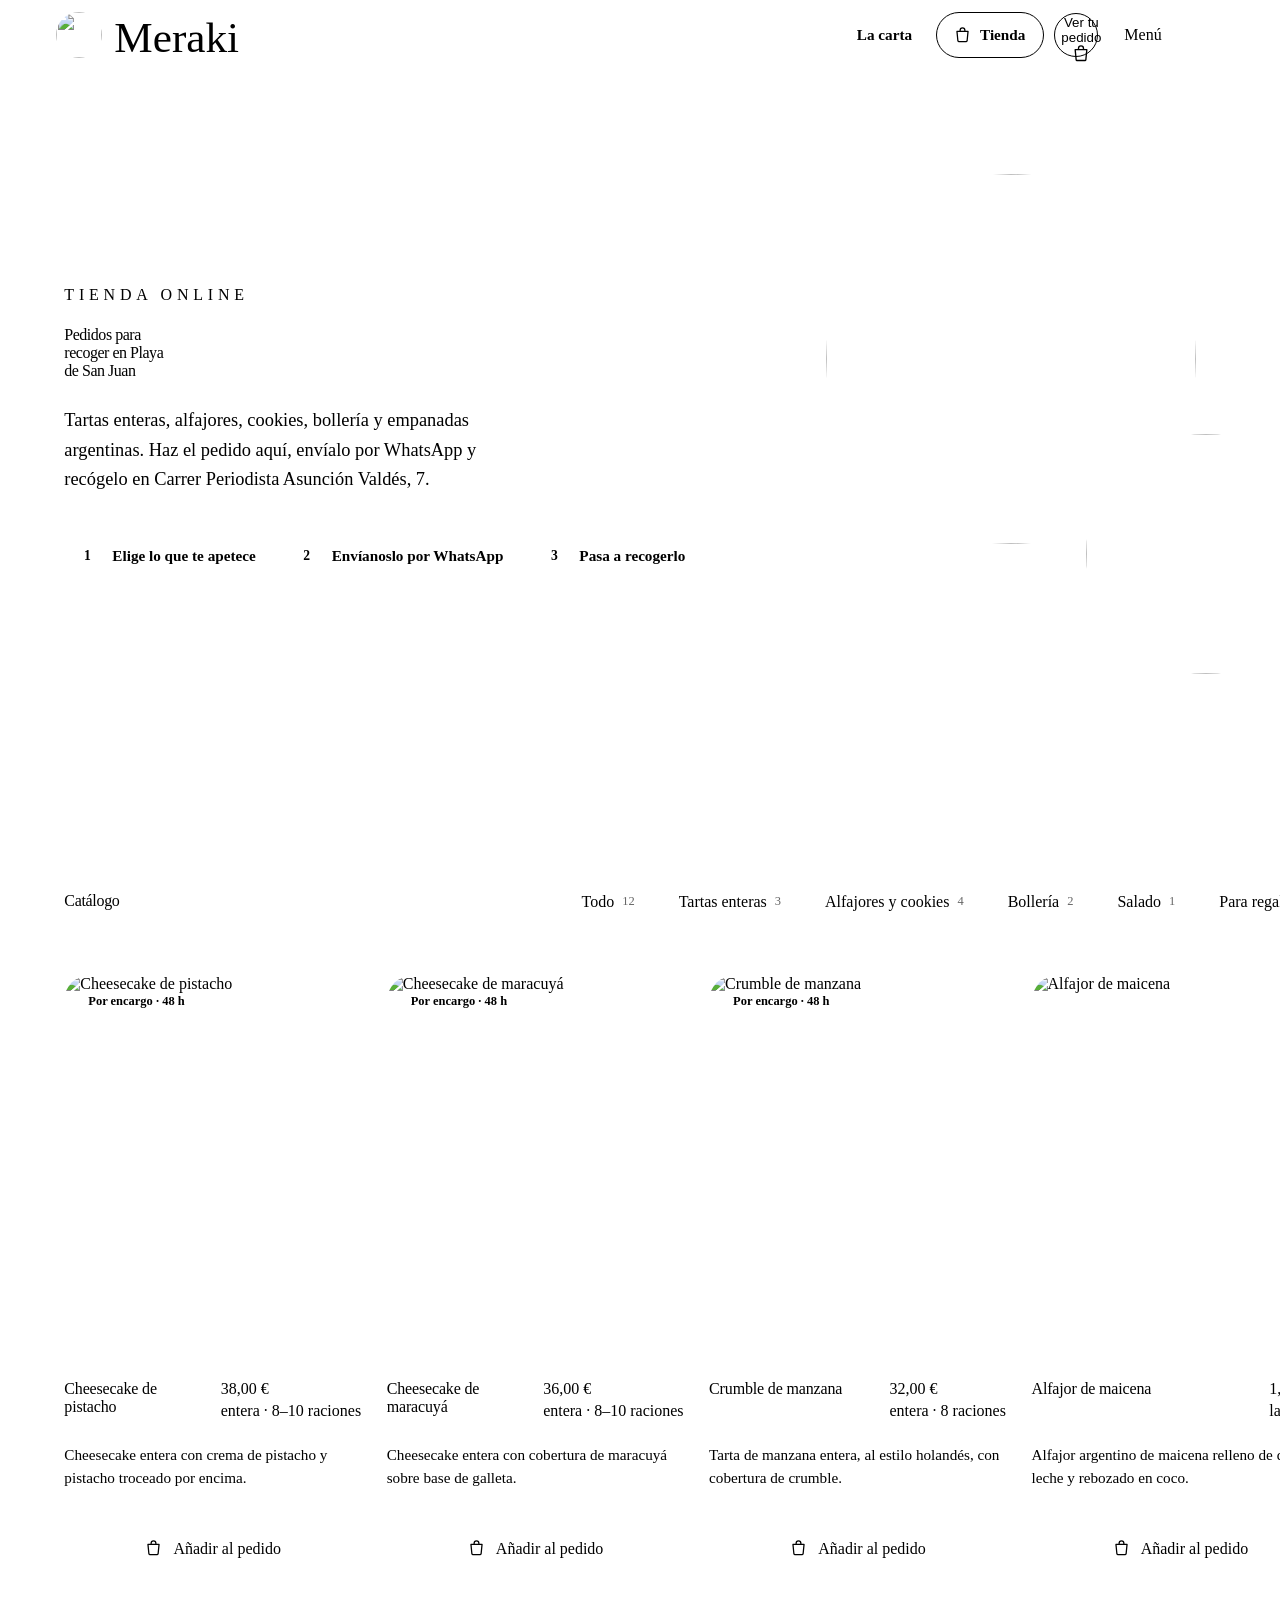
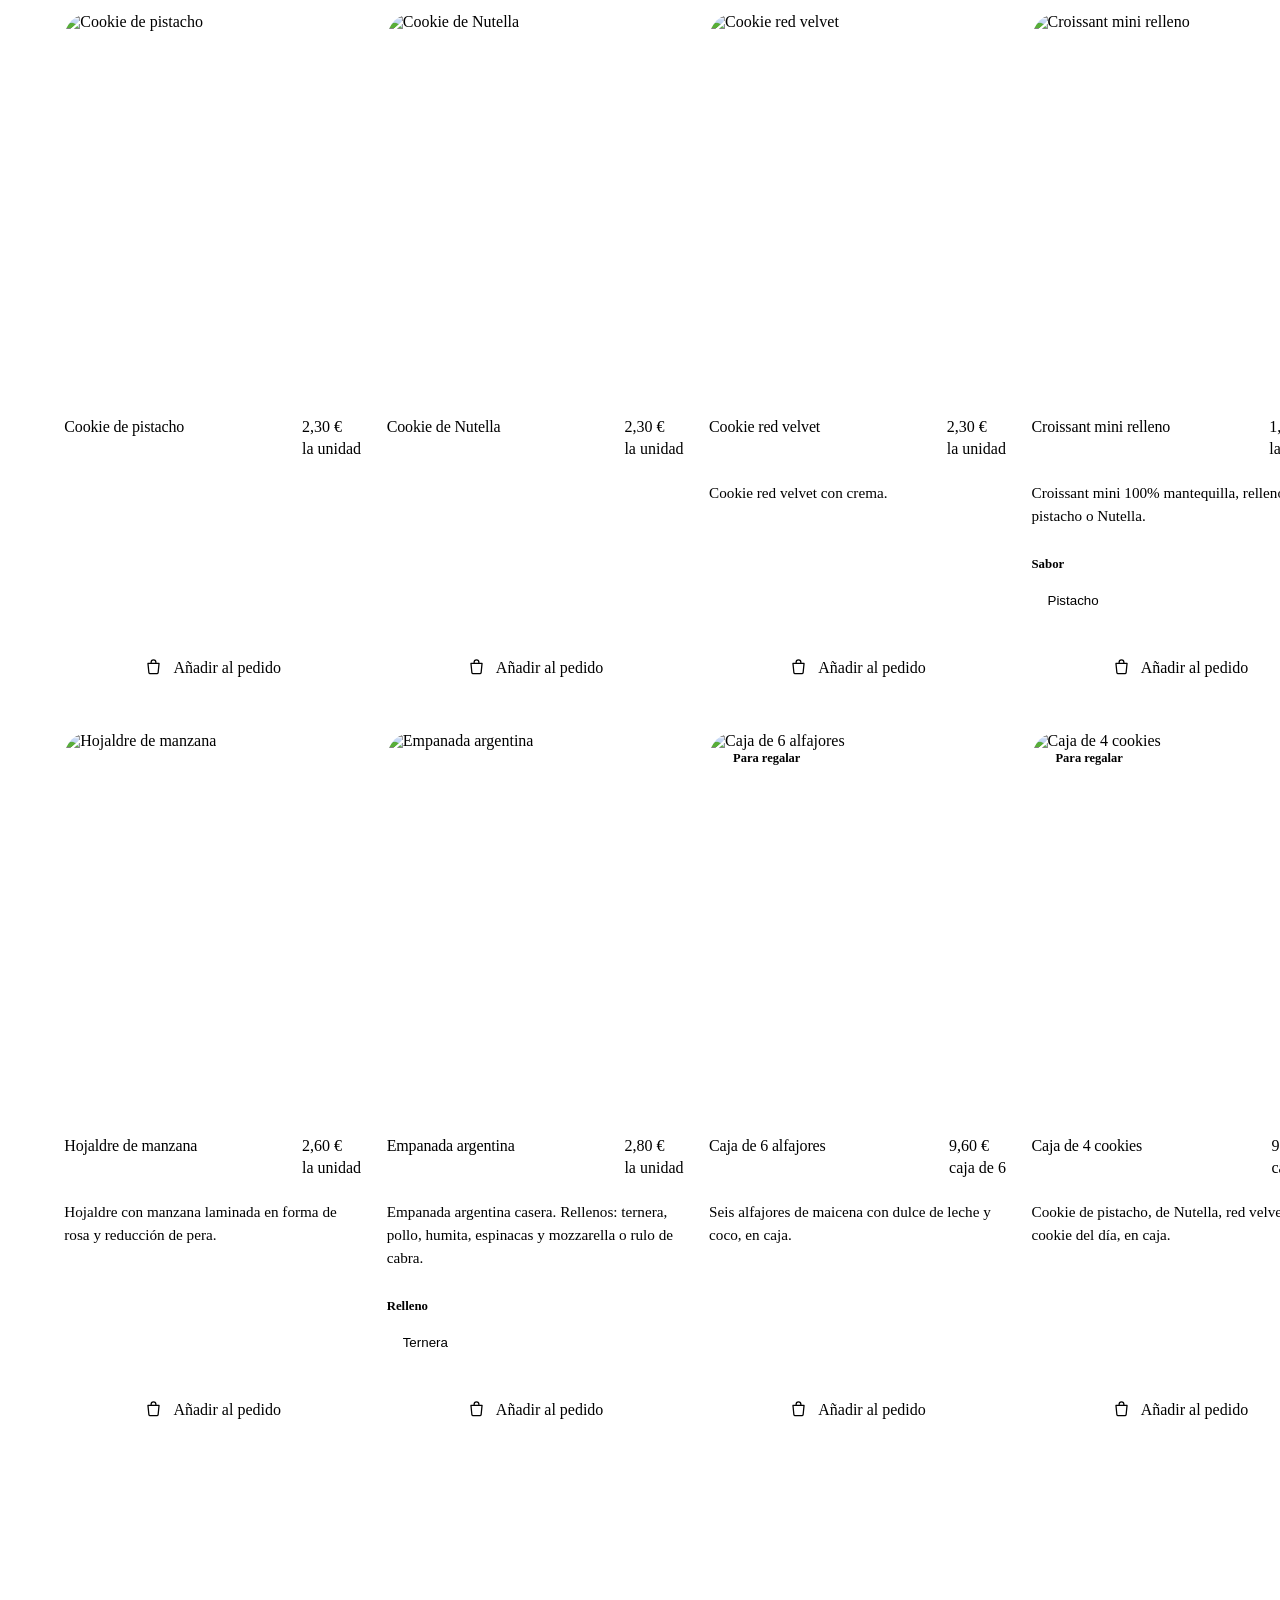
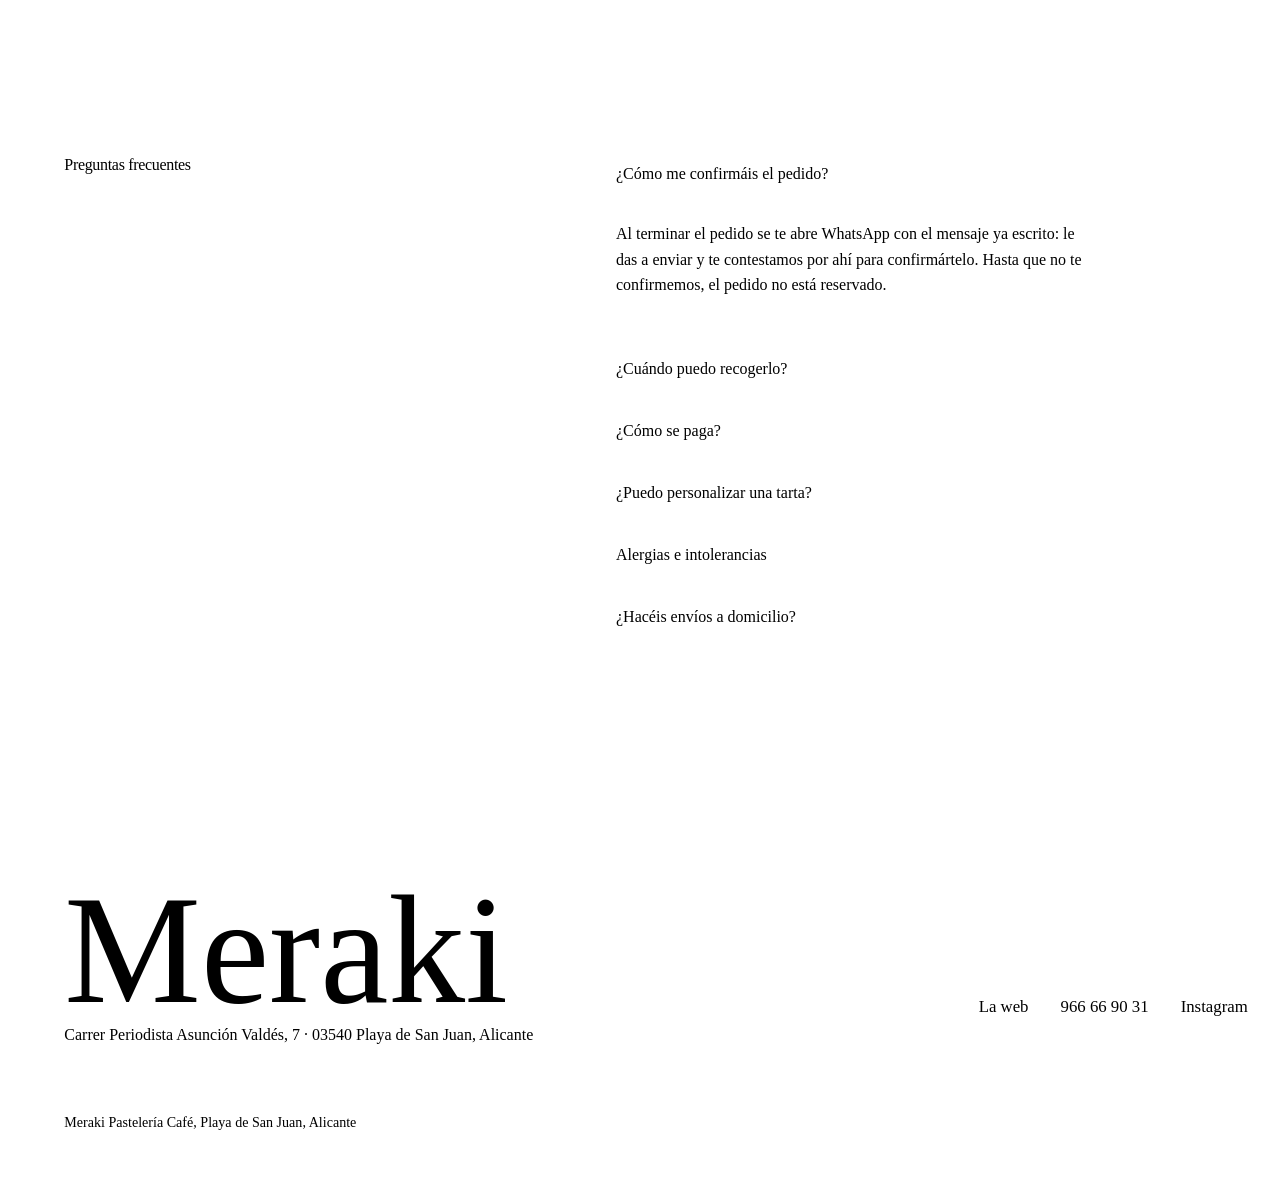
==== commit 17d1c240: "Textos sin relleno, local reescrito y SEO completo - Fuera la marquesina y los "pilares" del local; " ====
--- a/tienda.html
+++ b/tienda.html
@@ -3,14 +3,22 @@
 <head>
 <meta charset="utf-8">
 <meta name="viewport" content="width=device-width, initial-scale=1">
-<title>Tienda online | Meraki Pastelería Café</title>
-<meta name="description" content="Encarga tartas, alfajores, cookies y empanadas argentinas de Meraki Pastelería Café y recógelos en Playa de San Juan, Alicante.">
-<meta name="robots" content="noindex, nofollow">
+<title>Tienda online: tartas, alfajores y empanadas | Meraki Pastelería Café</title>
+<meta name="description" content="Encarga tartas enteras, alfajores, cookies y empanadas argentinas de Meraki Pastelería Café y recógelos en Playa de San Juan, Alicante. Pedido por WhatsApp.">
+<meta name="robots" content="index, follow, max-image-preview:large">
+<link rel="canonical" href="https://practicas-hugosanz.github.io/meraki-pasteleria-cafe/tienda.html">
 <meta name="theme-color" content="#4a3428">
-<meta property="og:title" content="Tienda online | Meraki Pastelería Café">
-<meta property="og:description" content="Encarga online y recoge en Playa de San Juan.">
 <meta property="og:type" content="website">
-<meta property="og:image" content="assets/img/v-alfajores.webp">
+<meta property="og:locale" content="es_ES">
+<meta property="og:site_name" content="Meraki Pastelería Café">
+<meta property="og:url" content="https://practicas-hugosanz.github.io/meraki-pasteleria-cafe/tienda.html">
+<meta property="og:title" content="Tienda online de Meraki Pastelería Café">
+<meta property="og:description" content="Tartas enteras, alfajores, cookies y empanadas argentinas para recoger en Playa de San Juan, Alicante.">
+<meta property="og:image" content="https://practicas-hugosanz.github.io/meraki-pasteleria-cafe/assets/img/v-alfajores.webp">
+<meta property="og:image:width" content="720">
+<meta property="og:image:height" content="1280">
+<meta property="og:image:alt" content="Alfajores de maicena con coco bajo una campana de cristal">
+<meta name="twitter:card" content="summary_large_image">
 <link rel="icon" type="image/png" href="assets/img/favicon.png">
 <link rel="apple-touch-icon" href="assets/img/apple-touch-icon.png">
 <link rel="preload" href="assets/fonts/besley.woff2" as="font" type="font/woff2" crossorigin>
@@ -19,6 +27,38 @@
 <link rel="stylesheet" href="assets/css/style.css">
 <link rel="stylesheet" href="assets/css/tienda.css">
 <script>document.documentElement.classList.add("js")</script>
+<script type="application/ld+json">
+{
+  "@context": "https://schema.org",
+  "@graph": [
+    {
+      "@type": "BreadcrumbList",
+      "itemListElement": [
+        { "@type": "ListItem", "position": 1, "name": "Inicio", "item": "https://practicas-hugosanz.github.io/meraki-pasteleria-cafe/" },
+        { "@type": "ListItem", "position": 2, "name": "Tienda online", "item": "https://practicas-hugosanz.github.io/meraki-pasteleria-cafe/tienda.html" }
+      ]
+    },
+    {
+      "@type": "ItemList",
+      "name": "Catálogo de Meraki Pastelería Café",
+      "itemListElement": [
+        { "@type": "ListItem", "position": 1, "item": { "@type": "Product", "name": "Cheesecake de pistacho entera", "description": "Cheesecake entera con crema de pistacho y pistacho troceado por encima. Por encargo con 48 horas.", "image": "https://practicas-hugosanz.github.io/meraki-pasteleria-cafe/assets/img/cheesecake-pistacho.webp", "brand": { "@type": "Brand", "name": "Meraki Pastelería Café" }, "offers": { "@type": "Offer", "price": "38.00", "priceCurrency": "EUR", "availability": "https://schema.org/PreOrder", "url": "https://practicas-hugosanz.github.io/meraki-pasteleria-cafe/tienda.html" } } },
+        { "@type": "ListItem", "position": 2, "item": { "@type": "Product", "name": "Cheesecake de maracuyá entera", "description": "Cheesecake entera con cobertura de maracuyá sobre base de galleta. Por encargo con 48 horas.", "image": "https://practicas-hugosanz.github.io/meraki-pasteleria-cafe/assets/img/cheesecake-maracuya.webp", "brand": { "@type": "Brand", "name": "Meraki Pastelería Café" }, "offers": { "@type": "Offer", "price": "36.00", "priceCurrency": "EUR", "availability": "https://schema.org/PreOrder", "url": "https://practicas-hugosanz.github.io/meraki-pasteleria-cafe/tienda.html" } } },
+        { "@type": "ListItem", "position": 3, "item": { "@type": "Product", "name": "Crumble de manzana entero", "description": "Tarta de manzana entera, al estilo holandés, con cobertura de crumble. Por encargo con 48 horas.", "image": "https://practicas-hugosanz.github.io/meraki-pasteleria-cafe/assets/img/v-crumble.webp", "brand": { "@type": "Brand", "name": "Meraki Pastelería Café" }, "offers": { "@type": "Offer", "price": "32.00", "priceCurrency": "EUR", "availability": "https://schema.org/PreOrder", "url": "https://practicas-hugosanz.github.io/meraki-pasteleria-cafe/tienda.html" } } },
+        { "@type": "ListItem", "position": 4, "item": { "@type": "Product", "name": "Alfajor de maicena", "description": "Alfajor argentino de maicena relleno de dulce de leche y rebozado en coco.", "image": "https://practicas-hugosanz.github.io/meraki-pasteleria-cafe/assets/img/v-alfajores.webp", "brand": { "@type": "Brand", "name": "Meraki Pastelería Café" }, "offers": { "@type": "Offer", "price": "1.60", "priceCurrency": "EUR", "availability": "https://schema.org/InStock", "url": "https://practicas-hugosanz.github.io/meraki-pasteleria-cafe/tienda.html" } } },
+        { "@type": "ListItem", "position": 5, "item": { "@type": "Product", "name": "Cookie de pistacho", "image": "https://practicas-hugosanz.github.io/meraki-pasteleria-cafe/assets/img/v-pistacho.webp", "brand": { "@type": "Brand", "name": "Meraki Pastelería Café" }, "offers": { "@type": "Offer", "price": "2.30", "priceCurrency": "EUR", "availability": "https://schema.org/InStock", "url": "https://practicas-hugosanz.github.io/meraki-pasteleria-cafe/tienda.html" } } },
+        { "@type": "ListItem", "position": 6, "item": { "@type": "Product", "name": "Cookie de Nutella", "image": "https://practicas-hugosanz.github.io/meraki-pasteleria-cafe/assets/img/v-nutella.webp", "brand": { "@type": "Brand", "name": "Meraki Pastelería Café" }, "offers": { "@type": "Offer", "price": "2.30", "priceCurrency": "EUR", "availability": "https://schema.org/InStock", "url": "https://practicas-hugosanz.github.io/meraki-pasteleria-cafe/tienda.html" } } },
+        { "@type": "ListItem", "position": 7, "item": { "@type": "Product", "name": "Cookie red velvet", "description": "Cookie red velvet con crema.", "image": "https://practicas-hugosanz.github.io/meraki-pasteleria-cafe/assets/img/v-redvelvet.webp", "brand": { "@type": "Brand", "name": "Meraki Pastelería Café" }, "offers": { "@type": "Offer", "price": "2.30", "priceCurrency": "EUR", "availability": "https://schema.org/InStock", "url": "https://practicas-hugosanz.github.io/meraki-pasteleria-cafe/tienda.html" } } },
+        { "@type": "ListItem", "position": 8, "item": { "@type": "Product", "name": "Croissant mini relleno", "description": "Croissant mini 100% mantequilla, relleno de pistacho o Nutella.", "image": "https://practicas-hugosanz.github.io/meraki-pasteleria-cafe/assets/img/v-croissants.webp", "brand": { "@type": "Brand", "name": "Meraki Pastelería Café" }, "offers": { "@type": "Offer", "price": "1.30", "priceCurrency": "EUR", "availability": "https://schema.org/InStock", "url": "https://practicas-hugosanz.github.io/meraki-pasteleria-cafe/tienda.html" } } },
+        { "@type": "ListItem", "position": 9, "item": { "@type": "Product", "name": "Hojaldre de manzana", "description": "Hojaldre con manzana laminada en forma de rosa y reducción de pera.", "image": "https://practicas-hugosanz.github.io/meraki-pasteleria-cafe/assets/img/v-rosas.webp", "brand": { "@type": "Brand", "name": "Meraki Pastelería Café" }, "offers": { "@type": "Offer", "price": "2.60", "priceCurrency": "EUR", "availability": "https://schema.org/InStock", "url": "https://practicas-hugosanz.github.io/meraki-pasteleria-cafe/tienda.html" } } },
+        { "@type": "ListItem", "position": 10, "item": { "@type": "Product", "name": "Empanada argentina", "description": "Empanada argentina casera. Rellenos: ternera, pollo, humita, espinacas y mozzarella o rulo de cabra.", "image": "https://practicas-hugosanz.github.io/meraki-pasteleria-cafe/assets/img/v-empanadas.webp", "brand": { "@type": "Brand", "name": "Meraki Pastelería Café" }, "offers": { "@type": "Offer", "price": "2.80", "priceCurrency": "EUR", "availability": "https://schema.org/InStock", "url": "https://practicas-hugosanz.github.io/meraki-pasteleria-cafe/tienda.html" } } },
+        { "@type": "ListItem", "position": 11, "item": { "@type": "Product", "name": "Caja de 6 alfajores", "description": "Seis alfajores de maicena con dulce de leche y coco, en caja.", "image": "https://practicas-hugosanz.github.io/meraki-pasteleria-cafe/assets/img/alfajores.webp", "brand": { "@type": "Brand", "name": "Meraki Pastelería Café" }, "offers": { "@type": "Offer", "price": "9.60", "priceCurrency": "EUR", "availability": "https://schema.org/InStock", "url": "https://practicas-hugosanz.github.io/meraki-pasteleria-cafe/tienda.html" } } },
+        { "@type": "ListItem", "position": 12, "item": { "@type": "Product", "name": "Caja de 4 cookies", "description": "Cookie de pistacho, de Nutella, red velvet y la cookie del día, en caja.", "image": "https://practicas-hugosanz.github.io/meraki-pasteleria-cafe/assets/img/v-nutella.webp", "brand": { "@type": "Brand", "name": "Meraki Pastelería Café" }, "offers": { "@type": "Offer", "price": "9.20", "priceCurrency": "EUR", "availability": "https://schema.org/InStock", "url": "https://practicas-hugosanz.github.io/meraki-pasteleria-cafe/tienda.html" } } }
+      ]
+    }
+  ]
+}
+</script>
 </head>
 <body class="shop-page">
 <svg width="0" height="0" style="position:absolute" aria-hidden="true" focusable="false"><symbol id="rings" viewBox="0 0 600 600"><path d="M525.9 474.0 C500.9 506.3 463.8 535.2 426.8 552.6 C389.7 570.0 344.5 578.5 303.8 578.5 C263.1 578.4 219.6 568.8 182.5 552.5 C145.4 536.3 108.4 511.1 81.3 481.1 C54.2 451.1 30.7 411.4 19.8 372.4 C8.9 333.3 7.5 286.6 16.0 246.9 C24.5 207.2 45.2 165.8 70.6 133.9 C96.0 102.1 131.9 73.9 168.5 55.8 C205.1 37.8 249.4 26.5 290.1 25.6 C330.9 24.7 375.9 33.6 413.0 50.2 C450.0 66.8 486.2 94.4 512.5 125.1 C538.7 155.8 559.8 195.6 570.5 234.6 C581.2 273.5 584.1 318.9 576.7 358.8 C569.2 398.7 550.9 441.7 525.9 474.0" vector-effect="non-scaling-stroke"/><path d="M224.4 570.3 C184.4 558.6 143.8 537.0 112.6 509.9 C81.4 482.9 53.4 446.0 37.1 408.3 C20.8 370.6 12.6 324.8 14.6 283.8 C16.7 242.7 29.5 198.1 49.4 161.8 C69.3 125.4 100.0 90.0 134.0 65.6 C168.0 41.2 211.9 22.3 253.3 15.4 C294.8 8.6 342.6 12.3 382.5 24.5 C422.4 36.7 462.3 61.0 492.7 88.8 C523.2 116.6 549.0 153.6 565.4 191.2 C581.7 228.8 591.7 273.1 590.7 314.2 C589.8 355.3 579.3 401.3 559.7 437.9 C540.1 474.6 507.9 510.5 473.3 534.2 C438.7 557.9 393.7 574.1 352.2 580.1 C310.7 586.1 264.3 582.0 224.4 570.3" vector-effect="non-scaling-stroke"/><path d="M3.2 328.2 C-1.5 286.2 4.1 237.7 19.3 198.2 C34.6 158.6 63.2 119.2 94.8 90.9 C126.5 62.6 168.7 40.8 209.2 28.6 C249.8 16.4 296.1 12.5 338.1 17.5 C380.1 22.5 425.2 36.5 461.4 58.6 C497.6 80.6 532.9 113.7 555.5 149.6 C578.1 185.5 593.2 231.6 596.8 273.8 C600.4 315.9 592.6 363.2 577.2 402.5 C561.7 441.9 534.9 481.0 504.0 509.9 C473.1 538.9 432.1 563.3 391.7 576.2 C351.3 589.1 303.5 593.1 261.5 587.5 C219.5 581.8 175.1 564.9 139.5 542.1 C103.9 519.2 70.4 486.1 47.7 450.5 C25.0 414.8 7.9 370.3 3.2 328.2" vector-effect="non-scaling-stroke"/></symbol><symbol id="arrow" viewBox="0 0 24 24"><path d="M4 12h15m-6-6 6 6-6 6" fill="none" stroke="currentColor" stroke-width="1.6" stroke-linecap="round" stroke-linejoin="round"/></symbol><symbol id="bag" viewBox="0 0 24 24"><path d="M5 8h14l-1.2 12.2a1 1 0 0 1-1 .8H7.2a1 1 0 0 1-1-.8zM9 8V6.5a3 3 0 0 1 6 0V8" fill="none" stroke="currentColor" stroke-width="1.6" stroke-linecap="round" stroke-linejoin="round"/></symbol><symbol id="close" viewBox="0 0 24 24"><path d="M6 6l12 12M18 6 6 18" fill="none" stroke="currentColor" stroke-width="1.6" stroke-linecap="round"/></symbol><symbol id="chat" viewBox="0 0 24 24"><path d="M12 3.5a8.5 8.5 0 0 0-7.4 12.7L3.5 20.5l4.4-1.1A8.5 8.5 0 1 0 12 3.5z" fill="none" stroke="currentColor" stroke-width="1.6" stroke-linejoin="round"/><path d="M8.5 10.5h7M8.5 13.5h4.5" fill="none" stroke="currentColor" stroke-width="1.6" stroke-linecap="round"/></symbol><symbol id="check" viewBox="0 0 24 24"><path d="m5 12.5 4.5 4.5L19 7.5" fill="none" stroke="currentColor" stroke-width="1.8" stroke-linecap="round" stroke-linejoin="round"/></symbol></svg>
@@ -48,7 +88,7 @@
 
 <div class="menu" id="menu" aria-hidden="true">
   <div class="menu__inner">
-    <nav class="menu__nav" aria-label="Principal"><ul><li><a href="index.html"><span>Inicio</span></a></li><li><a href="index.html#meraki"><span>Qué es Meraki</span></a></li><li><a href="index.html#vitrina"><span>La vitrina</span></a></li><li><a href="index.html#carta"><span>La carta</span></a></li><li><a href="index.html#opiniones"><span>Opiniones</span></a></li><li><a href="index.html#visitanos"><span>Visítanos</span></a></li><li class="menu__shop"><a href="tienda.html" aria-current="page"><span>Tienda online</span></a></li></ul></nav>
+    <nav class="menu__nav" aria-label="Principal"><ul><li><a href="index.html"><span>Inicio</span></a></li><li><a href="index.html#local"><span>Nosotros</span></a></li><li><a href="index.html#vitrina"><span>La vitrina</span></a></li><li><a href="index.html#carta"><span>La carta</span></a></li><li><a href="index.html#opiniones"><span>Opiniones</span></a></li><li><a href="index.html#visitanos"><span>Visítanos</span></a></li><li class="menu__shop"><a href="tienda.html" aria-current="page"><span>Tienda online</span></a></li></ul></nav>
     <aside class="menu__side">
       <div class="menu__block"><p class="menu__k">Dónde</p><p>Carrer Periodista Asunción Valdés, 7<br>03540 Playa de San Juan, Alicante</p></div>
       <div class="menu__block"><p class="menu__k">Horario</p><p>Lunes de 8:00 a 14:00<br>Martes a viernes de 8:00 a 20:00<br>Sábado y domingo de 9:00 a 20:00</p></div>
@@ -64,8 +104,8 @@
   <div class="wrap shero__grid">
     <div class="shero__text">
       <p class="shero__kicker">Tienda online</p>
-      <h1 class="shero__title" id="shero-title">Encarga con calma, <em>recoge recién hecho</em></h1>
-      <p class="shero__lead">Tartas enteras, alfajores, cookies y empanadas de nuestro obrador. Preparas el pedido aquí, nos lo mandas por WhatsApp y lo tienes listo en el mostrador de Playa de San Juan.</p>
+      <h1 class="shero__title" id="shero-title">Pedidos para recoger en <em>Playa de San Juan</em></h1>
+      <p class="shero__lead">Tartas enteras, alfajores, cookies, bollería y empanadas argentinas. Haz el pedido aquí, envíalo por WhatsApp y recógelo en Carrer Periodista Asunción Valdés, 7.</p>
       <ol class="steps">
         <li><span class="steps__n">1</span><span>Elige lo que te apetece</span></li>
         <li><span class="steps__n">2</span><span>Envíanoslo por WhatsApp</span></li>
@@ -76,7 +116,6 @@
       <div class="disc shero__a"><img src="assets/img/cheesecake-pistacho.webp" width="382" height="510" alt=""></div>
       <div class="disc shero__b"><img src="assets/img/v-alfajores.webp" width="720" height="1280" alt=""></div>
       <svg class="rings spin" viewBox="0 0 600 600" focusable="false"><use href="#rings"/></svg>
-      <p class="shero__stamp">hecho<br>con<br>meraki</p>
     </div>
   </div>
 </section>
@@ -85,7 +124,7 @@
 <section class="catalogo" id="catalogo" aria-labelledby="cat-title">
   <div class="wrap">
     <div class="cat__head">
-      <h2 class="cat__title" id="cat-title">Del obrador a tu mesa</h2>
+      <h2 class="cat__title" id="cat-title">Catálogo</h2>
       <div class="chips" role="group" aria-label="Filtrar por categoría" data-filters></div>
     </div>
     <noscript><p class="cat__noscript">Para hacer un pedido online necesitas activar JavaScript. También puedes llamarnos al <a href="tel:+34966669031">966 66 90 31</a>.</p></noscript>
@@ -96,7 +135,7 @@
 <!-- ============ CÓMO FUNCIONA ============ -->
 <section class="faq" aria-labelledby="faq-title">
   <div class="wrap faq__grid">
-    <h2 class="faq__title" id="faq-title">Antes de encargar</h2>
+    <h2 class="faq__title" id="faq-title">Preguntas frecuentes</h2>
     <div class="faq__list">
       <details open><summary>¿Cómo me confirmáis el pedido?</summary><p>Al terminar el pedido se te abre WhatsApp con el mensaje ya escrito: le das a enviar y te contestamos por ahí para confirmártelo. Hasta que no te confirmemos, el pedido no está reservado.</p></details>
       <details><summary>¿Cuándo puedo recogerlo?</summary><p>Lo de la vitrina, desde el día siguiente. Las tartas enteras las hacemos por encargo, así que necesitamos 48 horas. Eliges la hora dentro de nuestro horario.</p></details>
@@ -121,8 +160,8 @@
   <div class="cart__step" data-step="list">
     <div class="cart__empty" data-empty>
       <svg class="rings" viewBox="0 0 600 600" aria-hidden="true" focusable="false"><use href="#rings"/></svg>
-      <p class="cart__emptyt">Aún no hay nada aquí</p>
-      <p>Echa un vistazo al catálogo y añade lo que te apetezca.</p>
+      <p class="cart__emptyt">Tu pedido está vacío</p>
+      <p>Añade productos desde el catálogo.</p>
     </div>
     <ul class="lines" data-lines></ul>
     <footer class="cart__foot" data-foot>
@@ -196,7 +235,7 @@
 <!-- ============ FOOTER ============ -->
 <footer class="foot">
   <div class="wrap foot__in">
-    <div class="foot__brand"><p class="foot__word" aria-hidden="true">Meraki</p><p class="foot__tag">Hecho con alma en Playa de San Juan.</p></div>
+    <div class="foot__brand"><p class="foot__word" aria-hidden="true">Meraki</p><address class="foot__tag">Carrer Periodista Asunción Valdés, 7 · 03540 Playa de San Juan, Alicante</address></div>
     <nav class="foot__links" aria-label="Contacto y redes">
       <a href="index.html">La web</a>
       <a href="tel:+34966669031">966 66 90 31</a>
--- a/assets/css/style.css
+++ b/assets/css/style.css
@@ -143,21 +143,9 @@
 .meraki__sign { margin-top: clamp(28px, 3vw, 40px); font: 400 clamp(1.1rem, 1.4vw, 1.35rem)/1.4 var(--font-display); font-style: italic; color: var(--color-ink-2); }
 .meraki__rings { left: 50%; top: 50%; width: min(120vw, 1100px); height: min(120vw, 1100px); translate: -50% -50%; opacity: 0.35; }
 
-/* ---------- Marquesina ---------- */
-.marquee { overflow: hidden; background: var(--color-frambuesa); color: var(--color-paper); padding-block: 22px; }
-.marquee__track { display: flex; align-items: center; gap: 28px; width: max-content; animation: marquee 38s linear infinite; }
-.marquee span { font: 500 clamp(1.4rem, 2.2vw, 2rem)/1 var(--font-display); white-space: nowrap; }
-.marquee i { flex: 0 0 auto; width: 14px; height: 14px; border-radius: 50%; border: 1.5px solid var(--color-rosapalo); }
-@keyframes marquee { to { transform: translateX(-50%); } }
-
 /* ---------- El local ---------- */
 .local { padding-block: var(--sec); background: var(--color-paper); }
-.pillars { list-style: none; margin: 40px 0 0; padding: 0; max-width: 560px; }
-.pillar { display: grid; grid-template-columns: 52px minmax(0, 1fr); gap: 16px; padding: 22px 0; border-top: 1px solid var(--color-rule); }
-.pillar:last-child { border-bottom: 1px solid var(--color-rule); }
-.pillar__n { font: 500 0.85rem/1 var(--font-body); color: var(--color-frambuesa); padding-top: 8px; }
-.pillar__t { font: 500 1.6rem/1.15 var(--font-display); letter-spacing: -0.01em; }
-.pillar p { margin-top: 8px; color: var(--color-ink-2); line-height: 1.6; }
+.local__p + .local__p { margin-top: 18px; }
 .local__grid { display: grid; grid-template-columns: minmax(0, 0.9fr) minmax(0, 1.1fr); gap: clamp(40px, 6vw, 100px); align-items: start; }
 .local__main, .local__side { margin: 0; }
 .local__main img { width: 100%; aspect-ratio: 3 / 4; object-fit: cover; border-radius: 28px; }
@@ -343,7 +331,7 @@
 .foot { position: relative; overflow: hidden; background: var(--color-cacao); color: var(--color-paper); padding-top: clamp(48px, 5vw, 80px); }
 .foot__in { display: flex; flex-wrap: wrap; justify-content: space-between; align-items: flex-end; gap: 20px 48px; padding-bottom: clamp(28px, 3vw, 44px); }
 .foot__word { margin: 0; font-family: var(--font-outlier); font-size: clamp(5rem, 12vw, 11rem); line-height: 0.95; padding: 0.08em 0.1em 0 0; white-space: nowrap; color: var(--color-rosapalo); pointer-events: none; }
-.foot__tag { margin-top: 2px; font: italic 400 1.1rem/1.3 var(--font-display); color: color-mix(in oklab, var(--color-paper) 80%, transparent); }
+.foot__tag { margin-top: 2px; font: normal 400 1rem/1.45 var(--font-body); color: color-mix(in oklab, var(--color-paper) 80%, transparent); }
 .foot__links { display: flex; flex-wrap: wrap; gap: 12px 32px; padding-bottom: 0.9em; }
 .foot__links a { display: inline-flex; align-items: center; gap: 8px; min-height: 44px; color: inherit; text-decoration: none; font-size: 1.05rem; background: linear-gradient(currentColor, currentColor) left calc(100% - 8px) / 0 1px no-repeat; transition: background-size 0.4s var(--ease-soft); }
 .foot__links a:hover { background-size: 100% 1px; }
@@ -410,5 +398,5 @@
 }
 @media (prefers-reduced-motion: reduce) {
   html { scroll-behavior: auto; }
-  .spin, .spin-slow, .menu__logo, .marquee__track { animation: none; }
-}
+  .spin, .spin-slow, .menu__logo { animation: none; }
+}
--- a/assets/css/tienda.css
+++ b/assets/css/tienda.css
@@ -26,7 +26,6 @@
 .shero__a { left: 0; top: 0; width: 74%; }
 .shero__b { right: 0; bottom: 0; width: 48%; box-shadow: 0 0 0 8px var(--color-crema), var(--shadow-soft) !important; }
 .shero__pic .rings { left: -6%; top: -6%; width: 86%; height: 86%; }
-.shero__stamp { position: absolute; left: -2%; bottom: 4%; display: grid; place-items: center; width: 116px; aspect-ratio: 1; border-radius: 50%; background: var(--color-cacao); color: var(--color-paper); font: 400 1.7rem/0.82 var(--font-outlier); text-align: center; padding-top: 10px; transform: rotate(-12deg); }
 
 /* ---------- Catálogo ---------- */
 .catalogo { padding-block: clamp(70px, 8vw, 120px) var(--sec); }
@@ -180,7 +179,6 @@
 }
 @media (max-width: 560px) {
   .shero { padding-top: 110px; }
-  .shero__stamp { width: 92px; font-size: 1.35rem; }
   .steps li { font-size: 0.88rem; }
   .field__row { grid-template-columns: minmax(0, 1fr); }
   .chips { flex-wrap: nowrap; overflow-x: auto; margin-inline: calc(var(--pad) * -1); padding-inline: var(--pad); scrollbar-width: none; width: calc(100% + var(--pad) * 2); }
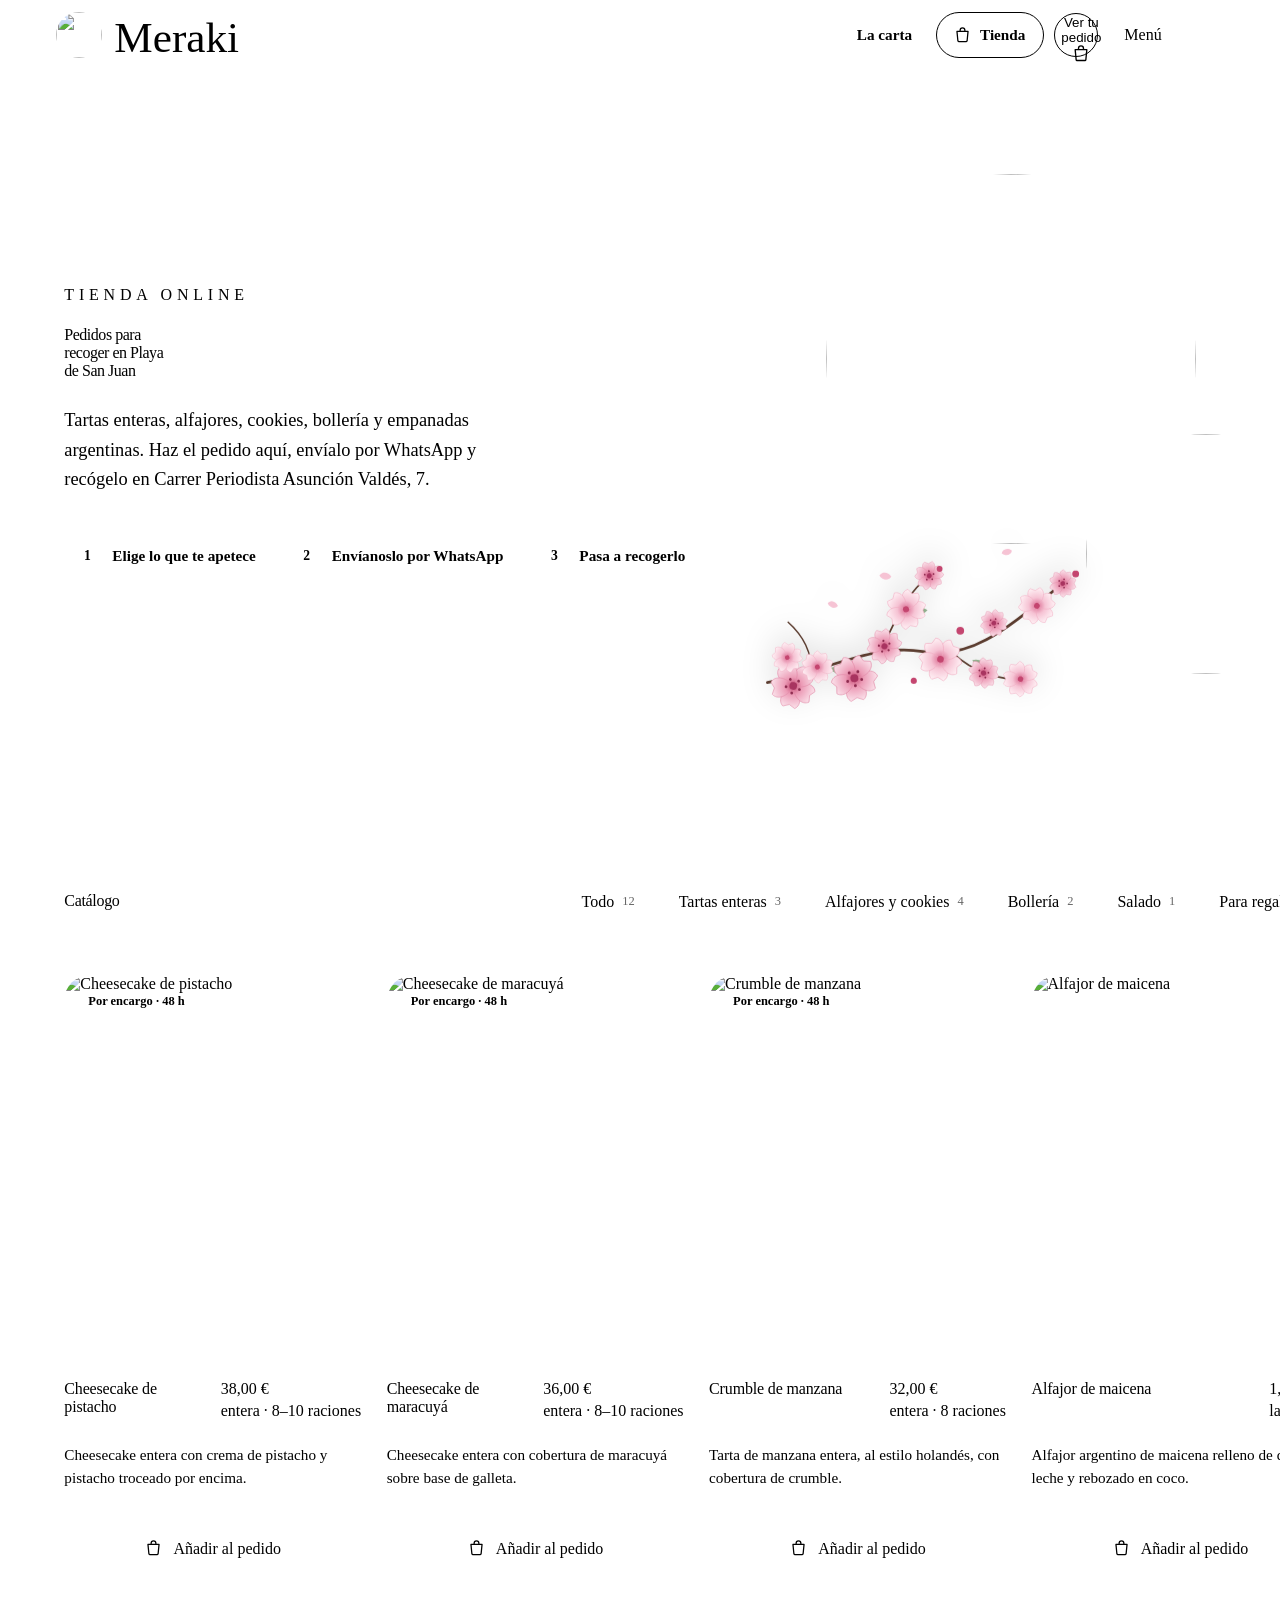
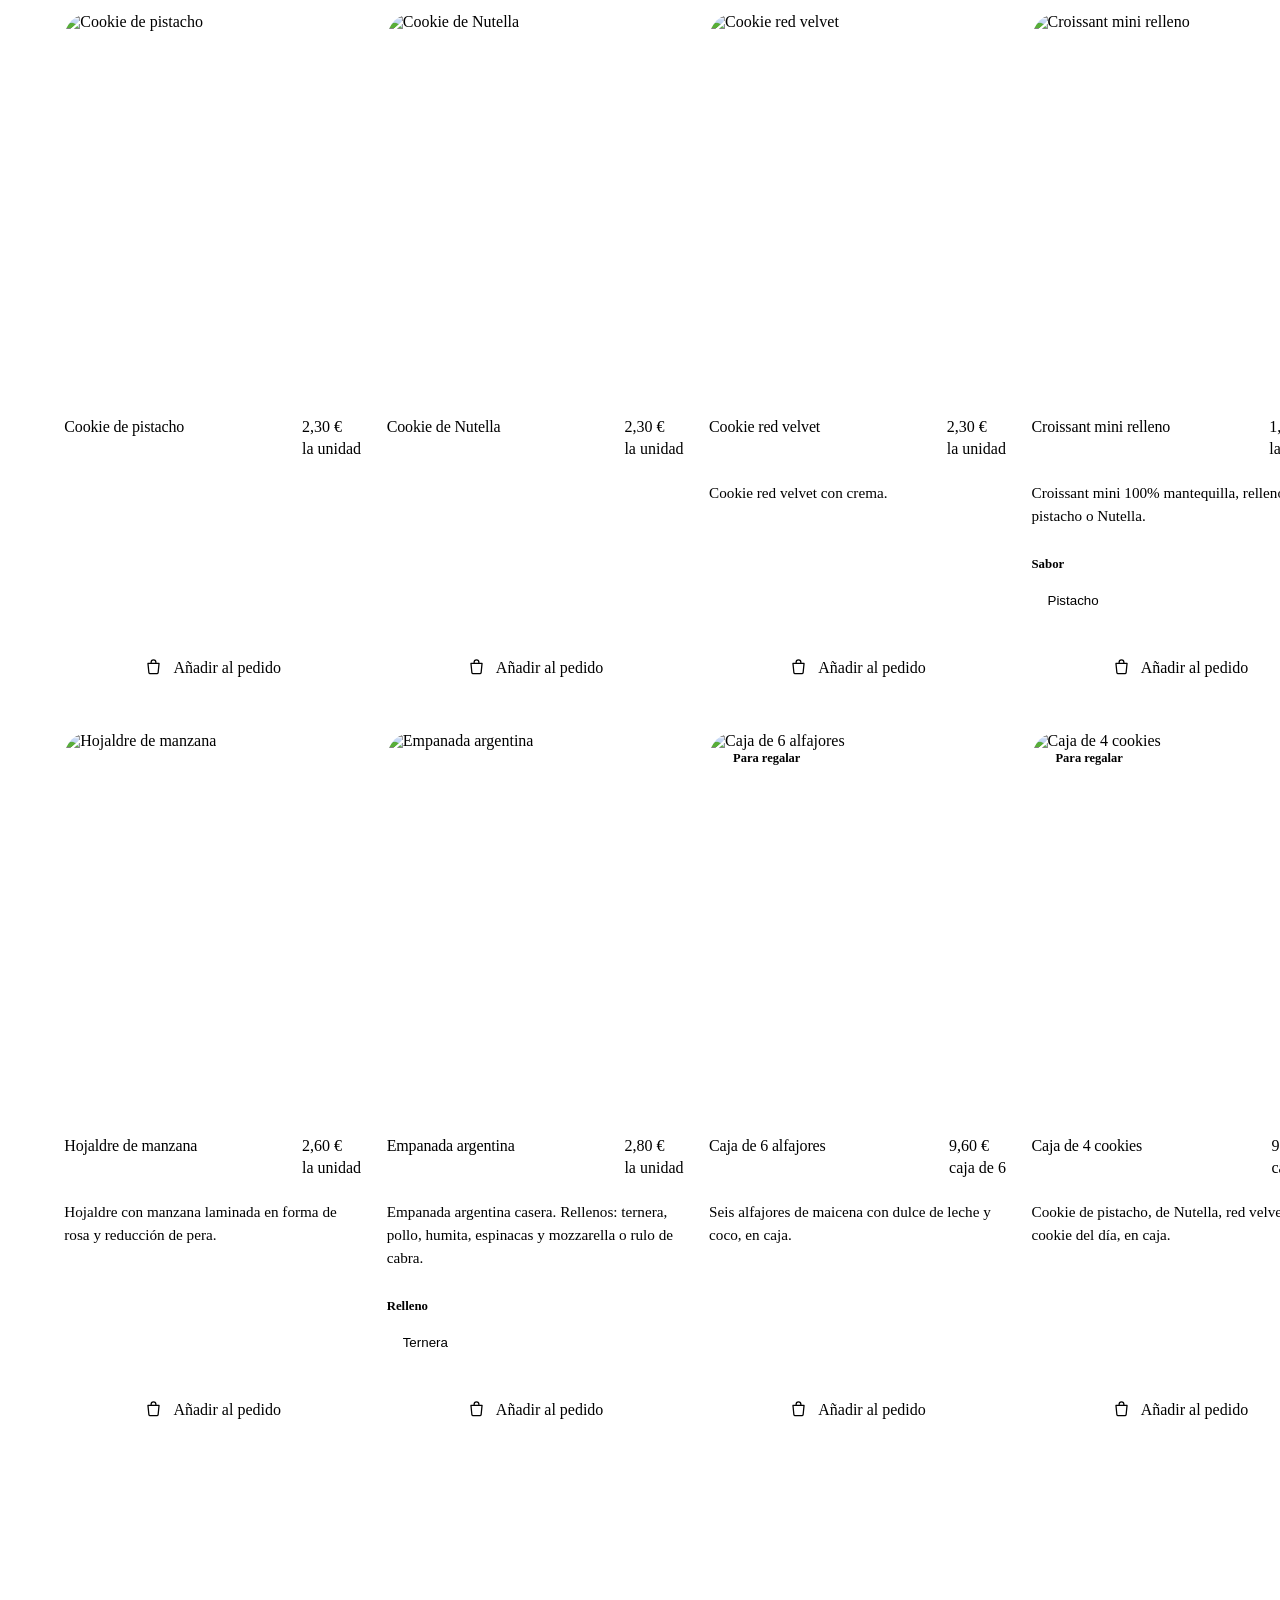
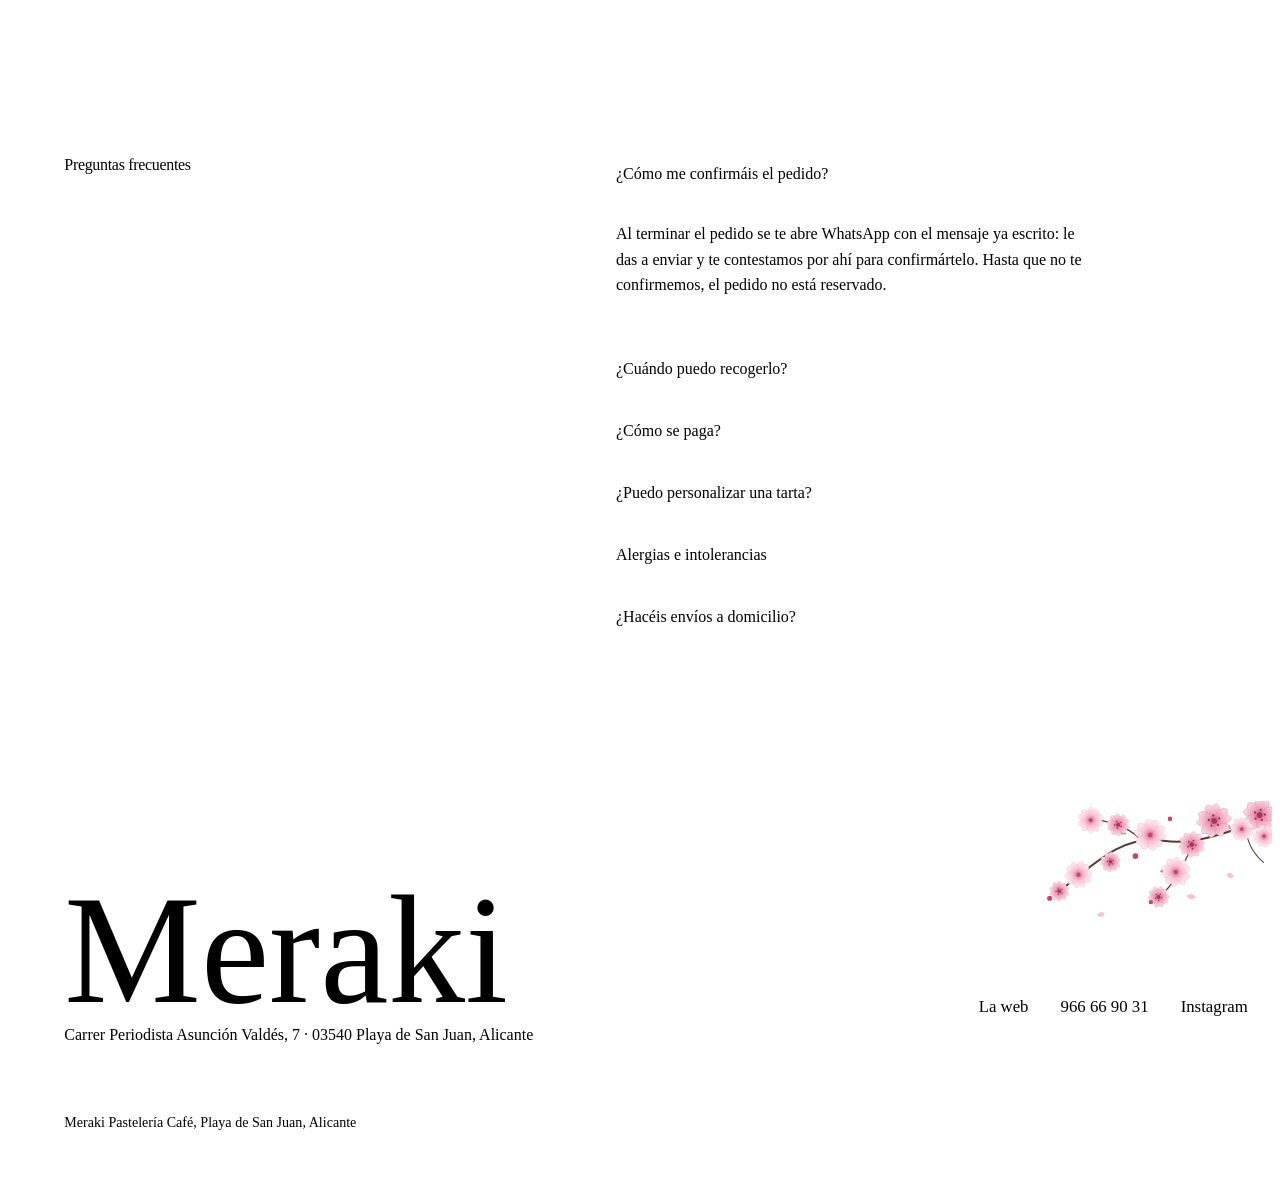
==== commit ebac65d0: "Flores rosas del rótulo de la fachada por la web - Ramas de flores en SVG (sprite: blossom, blossom-" ====
--- a/tienda.html
+++ b/tienda.html
@@ -61,7 +61,7 @@
 </script>
 </head>
 <body class="shop-page">
-<svg width="0" height="0" style="position:absolute" aria-hidden="true" focusable="false"><symbol id="rings" viewBox="0 0 600 600"><path d="M525.9 474.0 C500.9 506.3 463.8 535.2 426.8 552.6 C389.7 570.0 344.5 578.5 303.8 578.5 C263.1 578.4 219.6 568.8 182.5 552.5 C145.4 536.3 108.4 511.1 81.3 481.1 C54.2 451.1 30.7 411.4 19.8 372.4 C8.9 333.3 7.5 286.6 16.0 246.9 C24.5 207.2 45.2 165.8 70.6 133.9 C96.0 102.1 131.9 73.9 168.5 55.8 C205.1 37.8 249.4 26.5 290.1 25.6 C330.9 24.7 375.9 33.6 413.0 50.2 C450.0 66.8 486.2 94.4 512.5 125.1 C538.7 155.8 559.8 195.6 570.5 234.6 C581.2 273.5 584.1 318.9 576.7 358.8 C569.2 398.7 550.9 441.7 525.9 474.0" vector-effect="non-scaling-stroke"/><path d="M224.4 570.3 C184.4 558.6 143.8 537.0 112.6 509.9 C81.4 482.9 53.4 446.0 37.1 408.3 C20.8 370.6 12.6 324.8 14.6 283.8 C16.7 242.7 29.5 198.1 49.4 161.8 C69.3 125.4 100.0 90.0 134.0 65.6 C168.0 41.2 211.9 22.3 253.3 15.4 C294.8 8.6 342.6 12.3 382.5 24.5 C422.4 36.7 462.3 61.0 492.7 88.8 C523.2 116.6 549.0 153.6 565.4 191.2 C581.7 228.8 591.7 273.1 590.7 314.2 C589.8 355.3 579.3 401.3 559.7 437.9 C540.1 474.6 507.9 510.5 473.3 534.2 C438.7 557.9 393.7 574.1 352.2 580.1 C310.7 586.1 264.3 582.0 224.4 570.3" vector-effect="non-scaling-stroke"/><path d="M3.2 328.2 C-1.5 286.2 4.1 237.7 19.3 198.2 C34.6 158.6 63.2 119.2 94.8 90.9 C126.5 62.6 168.7 40.8 209.2 28.6 C249.8 16.4 296.1 12.5 338.1 17.5 C380.1 22.5 425.2 36.5 461.4 58.6 C497.6 80.6 532.9 113.7 555.5 149.6 C578.1 185.5 593.2 231.6 596.8 273.8 C600.4 315.9 592.6 363.2 577.2 402.5 C561.7 441.9 534.9 481.0 504.0 509.9 C473.1 538.9 432.1 563.3 391.7 576.2 C351.3 589.1 303.5 593.1 261.5 587.5 C219.5 581.8 175.1 564.9 139.5 542.1 C103.9 519.2 70.4 486.1 47.7 450.5 C25.0 414.8 7.9 370.3 3.2 328.2" vector-effect="non-scaling-stroke"/></symbol><symbol id="arrow" viewBox="0 0 24 24"><path d="M4 12h15m-6-6 6 6-6 6" fill="none" stroke="currentColor" stroke-width="1.6" stroke-linecap="round" stroke-linejoin="round"/></symbol><symbol id="bag" viewBox="0 0 24 24"><path d="M5 8h14l-1.2 12.2a1 1 0 0 1-1 .8H7.2a1 1 0 0 1-1-.8zM9 8V6.5a3 3 0 0 1 6 0V8" fill="none" stroke="currentColor" stroke-width="1.6" stroke-linecap="round" stroke-linejoin="round"/></symbol><symbol id="close" viewBox="0 0 24 24"><path d="M6 6l12 12M18 6 6 18" fill="none" stroke="currentColor" stroke-width="1.6" stroke-linecap="round"/></symbol><symbol id="chat" viewBox="0 0 24 24"><path d="M12 3.5a8.5 8.5 0 0 0-7.4 12.7L3.5 20.5l4.4-1.1A8.5 8.5 0 1 0 12 3.5z" fill="none" stroke="currentColor" stroke-width="1.6" stroke-linejoin="round"/><path d="M8.5 10.5h7M8.5 13.5h4.5" fill="none" stroke="currentColor" stroke-width="1.6" stroke-linecap="round"/></symbol><symbol id="check" viewBox="0 0 24 24"><path d="m5 12.5 4.5 4.5L19 7.5" fill="none" stroke="currentColor" stroke-width="1.8" stroke-linecap="round" stroke-linejoin="round"/></symbol></svg>
+<svg width="0" height="0" style="position:absolute" aria-hidden="true" focusable="false"><symbol id="rings" viewBox="0 0 600 600"><path d="M525.9 474.0 C500.9 506.3 463.8 535.2 426.8 552.6 C389.7 570.0 344.5 578.5 303.8 578.5 C263.1 578.4 219.6 568.8 182.5 552.5 C145.4 536.3 108.4 511.1 81.3 481.1 C54.2 451.1 30.7 411.4 19.8 372.4 C8.9 333.3 7.5 286.6 16.0 246.9 C24.5 207.2 45.2 165.8 70.6 133.9 C96.0 102.1 131.9 73.9 168.5 55.8 C205.1 37.8 249.4 26.5 290.1 25.6 C330.9 24.7 375.9 33.6 413.0 50.2 C450.0 66.8 486.2 94.4 512.5 125.1 C538.7 155.8 559.8 195.6 570.5 234.6 C581.2 273.5 584.1 318.9 576.7 358.8 C569.2 398.7 550.9 441.7 525.9 474.0" vector-effect="non-scaling-stroke"/><path d="M224.4 570.3 C184.4 558.6 143.8 537.0 112.6 509.9 C81.4 482.9 53.4 446.0 37.1 408.3 C20.8 370.6 12.6 324.8 14.6 283.8 C16.7 242.7 29.5 198.1 49.4 161.8 C69.3 125.4 100.0 90.0 134.0 65.6 C168.0 41.2 211.9 22.3 253.3 15.4 C294.8 8.6 342.6 12.3 382.5 24.5 C422.4 36.7 462.3 61.0 492.7 88.8 C523.2 116.6 549.0 153.6 565.4 191.2 C581.7 228.8 591.7 273.1 590.7 314.2 C589.8 355.3 579.3 401.3 559.7 437.9 C540.1 474.6 507.9 510.5 473.3 534.2 C438.7 557.9 393.7 574.1 352.2 580.1 C310.7 586.1 264.3 582.0 224.4 570.3" vector-effect="non-scaling-stroke"/><path d="M3.2 328.2 C-1.5 286.2 4.1 237.7 19.3 198.2 C34.6 158.6 63.2 119.2 94.8 90.9 C126.5 62.6 168.7 40.8 209.2 28.6 C249.8 16.4 296.1 12.5 338.1 17.5 C380.1 22.5 425.2 36.5 461.4 58.6 C497.6 80.6 532.9 113.7 555.5 149.6 C578.1 185.5 593.2 231.6 596.8 273.8 C600.4 315.9 592.6 363.2 577.2 402.5 C561.7 441.9 534.9 481.0 504.0 509.9 C473.1 538.9 432.1 563.3 391.7 576.2 C351.3 589.1 303.5 593.1 261.5 587.5 C219.5 581.8 175.1 564.9 139.5 542.1 C103.9 519.2 70.4 486.1 47.7 450.5 C25.0 414.8 7.9 370.3 3.2 328.2" vector-effect="non-scaling-stroke"/></symbol><defs><radialGradient id="petal-a" cx="0" cy="0" r="11" gradientUnits="userSpaceOnUse"><stop offset="0" stop-color="#c4456f"/><stop offset=".38" stop-color="#ec9bb6"/><stop offset="1" stop-color="#fbe1ea"/></radialGradient><radialGradient id="petal-b" cx="0" cy="0" r="11" gradientUnits="userSpaceOnUse"><stop offset="0" stop-color="#d9688f"/><stop offset=".45" stop-color="#f6c3d4"/><stop offset="1" stop-color="#fff1f5"/></radialGradient></defs><symbol id="blossom" viewBox="-12 -12 24 24" overflow="visible"><g fill="url(#petal-a)" stroke="#e28aa7" stroke-width=".3"><path id="petal" d="M0 0C-5-3-6.2-8.6-3-10.8L0-9.4 3-10.8C6.2-8.6 5-3 0 0Z"/><use href="#petal" transform="rotate(72)"/><use href="#petal" transform="rotate(144)"/><use href="#petal" transform="rotate(216)"/><use href="#petal" transform="rotate(288)"/></g><circle r="1.9" fill="#a83460"/><g fill="#8e2b4f"><circle cx="0" cy="-3.6" r=".7"/><circle cx="3.4" cy="-1.1" r=".7"/><circle cx="2.1" cy="2.9" r=".7"/><circle cx="-2.1" cy="2.9" r=".7"/><circle cx="-3.4" cy="-1.1" r=".7"/></g></symbol><symbol id="blossom-l" viewBox="-12 -12 24 24" overflow="visible"><g fill="url(#petal-b)" stroke="#f0aac0" stroke-width=".3"><use href="#petal"/><use href="#petal" transform="rotate(72)"/><use href="#petal" transform="rotate(144)"/><use href="#petal" transform="rotate(216)"/><use href="#petal" transform="rotate(288)"/></g><circle r="1.7" fill="#c4456f"/></symbol><symbol id="branch" viewBox="0 0 360 260" overflow="visible"><g fill="none" stroke="#5a3b2e" stroke-linecap="round"><path d="M-10 26C50 36 110 72 170 62S272 92 334 142" stroke-width="3.2"/><path d="M122 64C140 100 150 128 178 150" stroke-width="2"/><path d="M196 70C220 42 248 32 284 28" stroke-width="2"/><path d="M40 34C44 60 30 82 14 96" stroke-width="1.6"/></g><g fill="#8fae8b"><path d="M150 108c10-6 20-4 26 2-10 6-20 5-26-2z"/><path d="M228 52c4-10 13-14 21-12-4 10-13 14-21 12z"/><path d="M300 112c10 0 17 6 19 14-10 0-17-6-19-14z"/><path d="M62 42c8-8 18-9 25-5-8 8-18 9-25 5z"/></g><use href="#blossom" x="-8" y="-6" width="56" height="56" transform="rotate(-12 20 22)"/><use href="#blossom-l" x="28" y="24" width="40" height="40" transform="rotate(20 48 44)"/><use href="#blossom" x="62" y="2" width="58" height="58" transform="rotate(8 91 31)"/><use href="#blossom-l" x="-6" y="36" width="38" height="38" transform="rotate(30 13 55)"/><use href="#blossom" x="104" y="46" width="44" height="44" transform="rotate(-25 126 68)"/><use href="#blossom-l" x="126" y="86" width="50" height="50" transform="rotate(15 151 111)"/><use href="#blossom" x="160" y="132" width="36" height="36" transform="rotate(40 178 150)"/><use href="#blossom-l" x="164" y="26" width="54" height="54" transform="rotate(-8 191 53)"/><use href="#blossom" x="222" y="18" width="38" height="38" transform="rotate(22 241 37)"/><use href="#blossom-l" x="262" y="8" width="44" height="44" transform="rotate(-18 284 30)"/><use href="#blossom" x="236" y="78" width="34" height="34" transform="rotate(12 253 95)"/><use href="#blossom-l" x="280" y="92" width="46" height="46" transform="rotate(-30 303 115)"/><use href="#blossom" x="316" y="124" width="34" height="34" transform="rotate(18 333 141)"/><g fill="#c4456f"><circle cx="214" cy="86" r="4.5"/><circle cx="348" cy="152" r="4"/><circle cx="160" cy="28" r="3.6"/><circle cx="190" cy="158" r="3.4"/></g><g fill="#f6c3d4"><path d="M120 150c4-6 11-6 14-1-4 6-11 6-14 1z"/><path d="M262 176c5-4 11-2 12 3-5 4-11 2-12-3z"/><path d="M60 118c3-6 9-7 12-3-3 6-9 7-12 3z"/></g></symbol><symbol id="arrow" viewBox="0 0 24 24"><path d="M4 12h15m-6-6 6 6-6 6" fill="none" stroke="currentColor" stroke-width="1.6" stroke-linecap="round" stroke-linejoin="round"/></symbol><symbol id="bag" viewBox="0 0 24 24"><path d="M5 8h14l-1.2 12.2a1 1 0 0 1-1 .8H7.2a1 1 0 0 1-1-.8zM9 8V6.5a3 3 0 0 1 6 0V8" fill="none" stroke="currentColor" stroke-width="1.6" stroke-linecap="round" stroke-linejoin="round"/></symbol><symbol id="close" viewBox="0 0 24 24"><path d="M6 6l12 12M18 6 6 18" fill="none" stroke="currentColor" stroke-width="1.6" stroke-linecap="round"/></symbol><symbol id="chat" viewBox="0 0 24 24"><path d="M12 3.5a8.5 8.5 0 0 0-7.4 12.7L3.5 20.5l4.4-1.1A8.5 8.5 0 1 0 12 3.5z" fill="none" stroke="currentColor" stroke-width="1.6" stroke-linejoin="round"/><path d="M8.5 10.5h7M8.5 13.5h4.5" fill="none" stroke="currentColor" stroke-width="1.6" stroke-linecap="round"/></symbol><symbol id="check" viewBox="0 0 24 24"><path d="m5 12.5 4.5 4.5L19 7.5" fill="none" stroke="currentColor" stroke-width="1.8" stroke-linecap="round" stroke-linejoin="round"/></symbol></svg>
 <a class="skip" href="#catalogo">Saltar al catálogo</a>
 
 <header class="nav is-solid" id="nav">
@@ -116,6 +116,7 @@
       <div class="disc shero__a"><img src="assets/img/cheesecake-pistacho.webp" width="382" height="510" alt=""></div>
       <div class="disc shero__b"><img src="assets/img/v-alfajores.webp" width="720" height="1280" alt=""></div>
       <svg class="rings spin" viewBox="0 0 600 600" focusable="false"><use href="#rings"/></svg>
+      <svg class="flor flor--disc" viewBox="0 0 360 260" focusable="false"><use href="#branch"/></svg>
     </div>
   </div>
 </section>
@@ -234,6 +235,7 @@
 
 <!-- ============ FOOTER ============ -->
 <footer class="foot">
+  <svg class="flor flor--foot" viewBox="0 0 360 260" aria-hidden="true" focusable="false"><use href="#branch"/></svg>
   <div class="wrap foot__in">
     <div class="foot__brand"><p class="foot__word" aria-hidden="true">Meraki</p><address class="foot__tag">Carrer Periodista Asunción Valdés, 7 · 03540 Playa de San Juan, Alicante</address></div>
     <nav class="foot__links" aria-label="Contacto y redes">
--- a/assets/css/style.css
+++ b/assets/css/style.css
@@ -142,6 +142,25 @@
 .meraki__quote { margin-top: clamp(28px, 3vw, 44px); max-width: 22ch; font: 500 clamp(2rem, 4.4vw, 4.4rem)/1.1 var(--font-display); letter-spacing: -0.02em; text-wrap: balance; color: var(--color-ink); }
 .meraki__sign { margin-top: clamp(28px, 3vw, 40px); font: 400 clamp(1.1rem, 1.4vw, 1.35rem)/1.4 var(--font-display); font-style: italic; color: var(--color-ink-2); }
 .meraki__rings { left: 50%; top: 50%; width: min(120vw, 1100px); height: min(120vw, 1100px); translate: -50% -50%; opacity: 0.35; }
+
+/* ---------- Ramas de flores rosas (como las del rótulo de la fachada) ---------- */
+.flor { position: absolute; z-index: 0; height: auto; overflow: visible; pointer-events: none; transform-origin: 0 0; }
+.flor--tl { left: 0; top: 0; width: clamp(230px, 34vw, 580px); }
+.flor--br { right: 0; bottom: 0; width: clamp(200px, 30vw, 520px); transform: rotate(180deg); transform-origin: center; }
+.flor--hero { left: 0; bottom: 0; width: clamp(220px, 34vw, 520px); transform: scaleY(-1); transform-origin: center; filter: drop-shadow(0 10px 24px rgb(0 0 0 / 0.35)); }
+/* Junto a un círculo (mapa de Visítanos, fotos de la tienda): sale de abajo a la izquierda y lo abraza */
+.flor--disc { left: -10%; bottom: -6%; z-index: 2; width: 62%; transform: scaleY(-1); transform-origin: center; filter: drop-shadow(0 8px 16px rgb(0 0 0 / 0.12)); }
+/* Footer: esquina superior derecha, como en el rótulo */
+.flor--foot { right: 0; top: 0; width: clamp(170px, 18vw, 280px); transform: scaleX(-1); transform-origin: center; }
+.foot__in { position: relative; z-index: 1; }
+@media (prefers-reduced-motion: no-preference) {
+  .flor use { transform-origin: 0 0; animation: sway 9s ease-in-out infinite alternate; }
+  .flor--br use { animation-delay: -4s; }
+  .flor--hero use { animation-delay: -2s; }
+  .flor--disc use { animation-delay: -6s; }
+  .flor--foot use { animation-delay: -3s; }
+}
+@keyframes sway { from { transform: rotate(-1.2deg); } to { transform: rotate(1.4deg); } }
 
 /* ---------- El local ---------- */
 .local { padding-block: var(--sec); background: var(--color-paper); }
@@ -395,6 +414,14 @@
   .tab__disc { width: 76px; height: 76px; }
   .js .tabs { margin-inline: calc(var(--pad) * -1); padding-inline: var(--pad); justify-content: flex-start; }
   .mesa__ctrl { display: none; }
+  .meraki { padding-block: 160px; }
+  .flor--tl { width: 200px; }
+  .flor--br { width: 180px; }
+  .flor--hero { width: 200px; }
+  .mesa { padding-top: 80px; }
+  .c3d { --w: min(60vw, 250px); margin-top: 28px; }
+  .js .c3d { perspective: 1000px; height: calc(var(--w) * 1.33 + 60px); }
+  .js .c3d__cap { display: none; }
 }
 @media (prefers-reduced-motion: reduce) {
   html { scroll-behavior: auto; }
